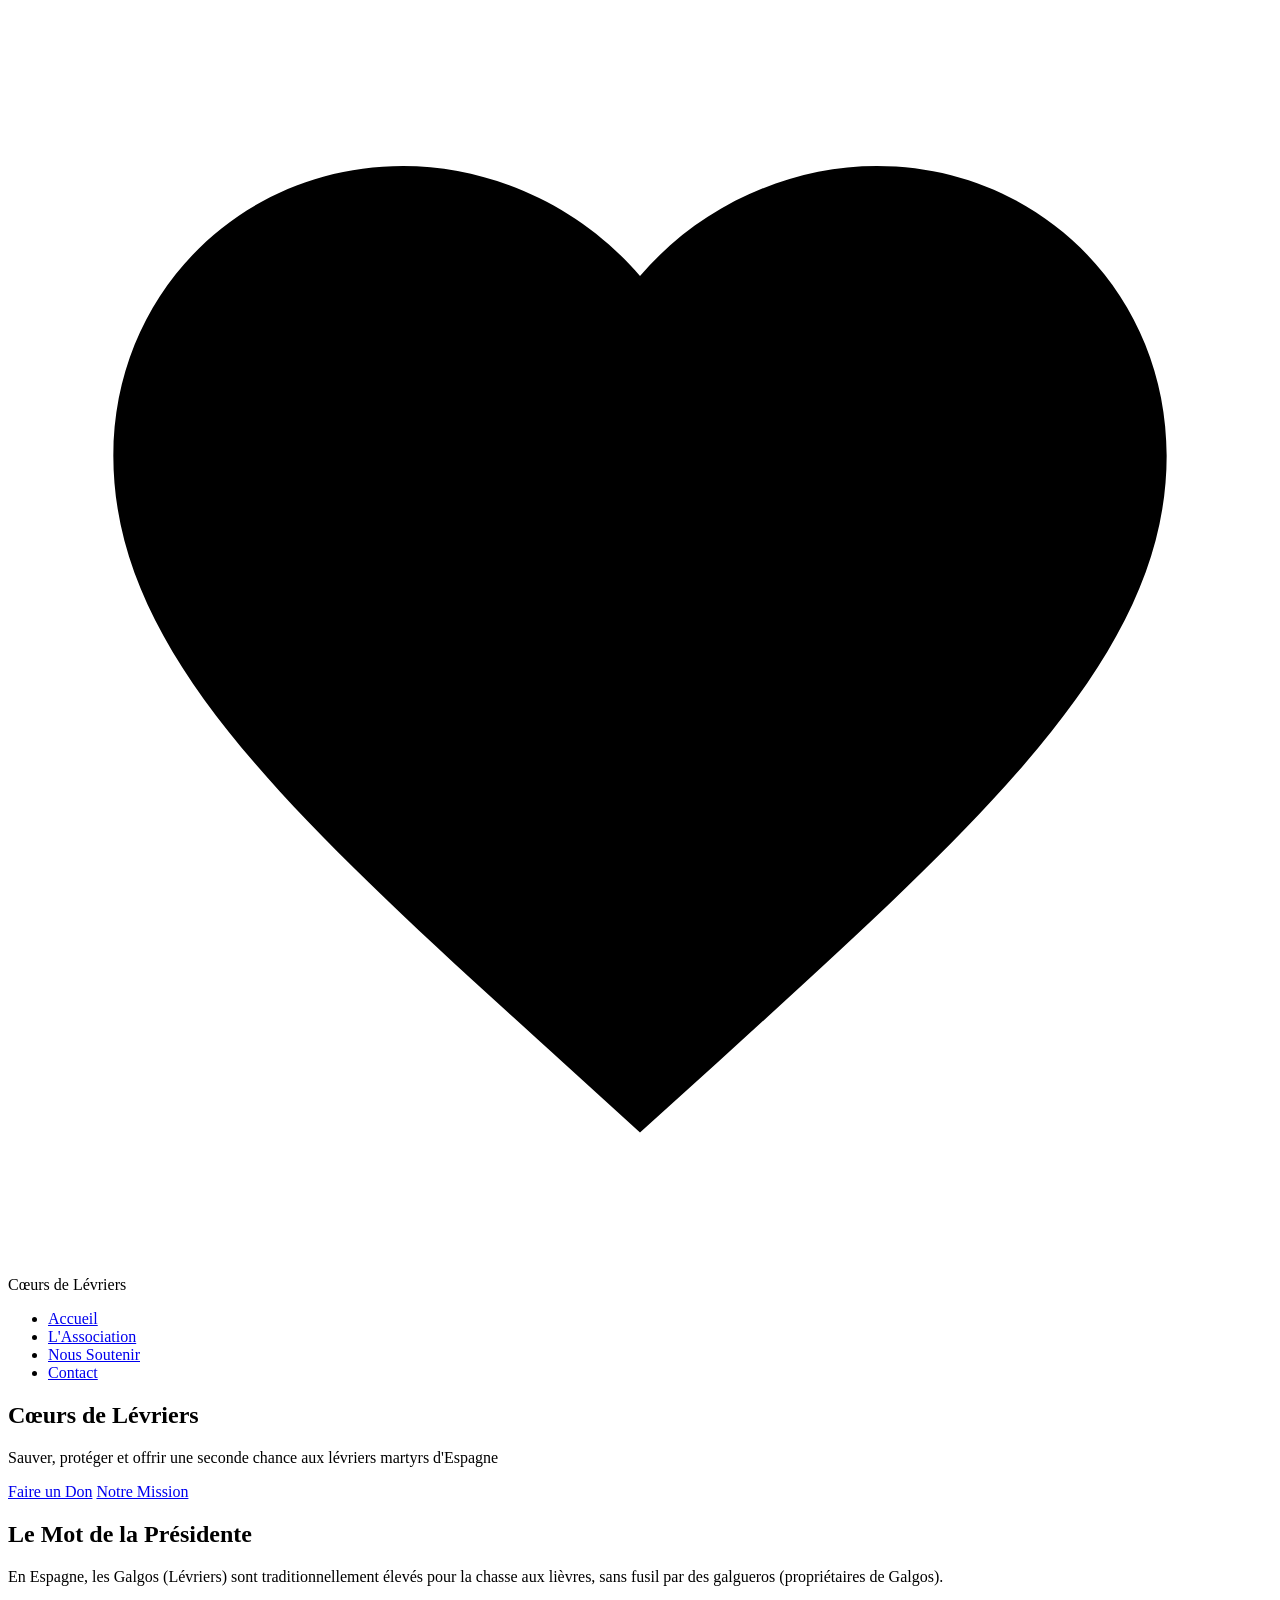
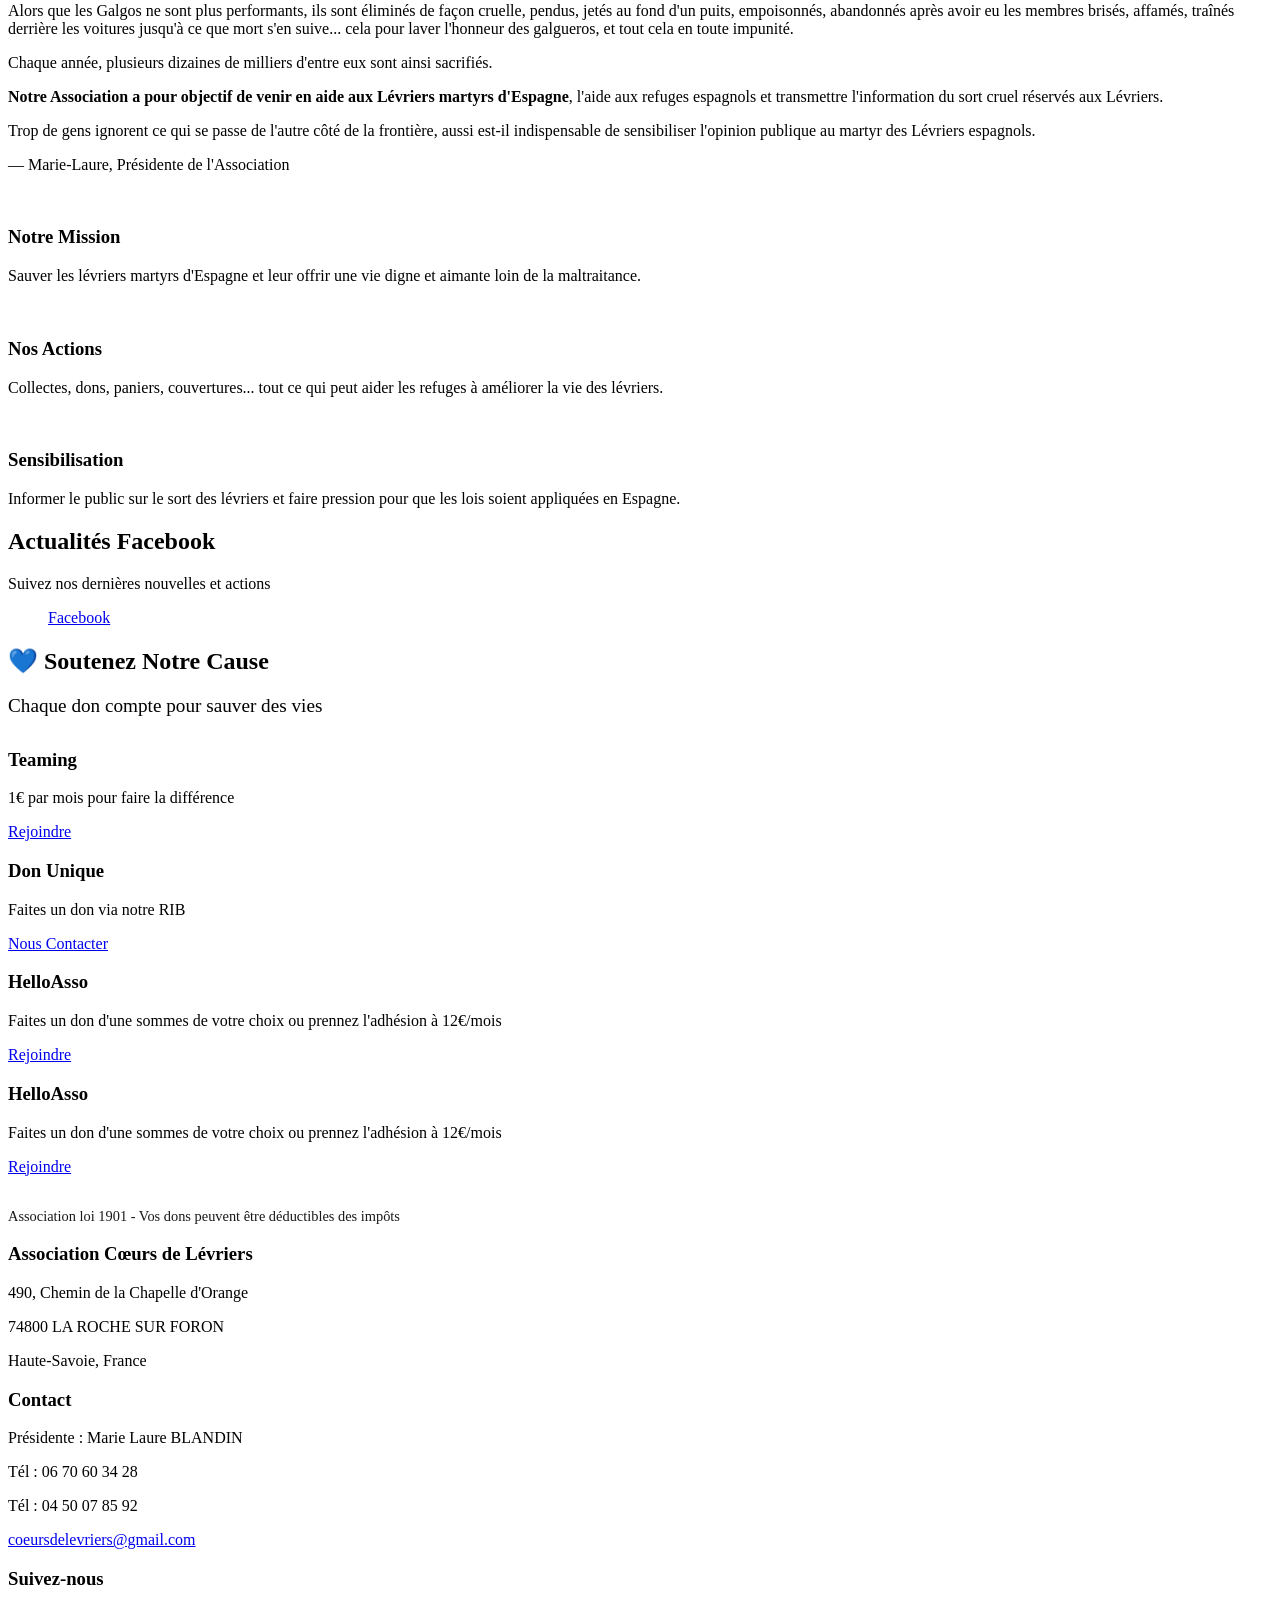
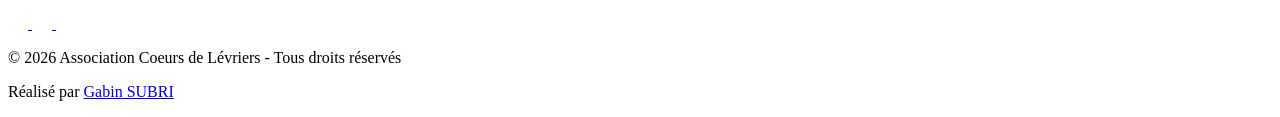
==== index.html @ d719bc38 "[Add] helloasso" ====
<!doctype html>
<html lang="fr">
  <head>
    <meta charset="UTF-8" />
    <meta name="viewport" content="width=device-width, initial-scale=1.0" />
    <title>Association Cœurs de Lévriers</title>
    <link rel="stylesheet" href="style.css" />
  </head>
  <body>
    <!-- Navigation -->
    <nav class="navbar">
      <div class="nav-container">
        <div class="logo">
          <svg viewBox="0 0 24 24" fill="currentColor">
            <path
              d="M12 21.35l-1.45-1.32C5.4 15.36 2 12.28 2 8.5 2 5.42 4.42 3 7.5 3c1.74 0 3.41.81 4.5 2.09C13.09 3.81 14.76 3 16.5 3 19.58 3 22 5.42 22 8.5c0 3.78-3.4 6.86-8.55 11.54L12 21.35z"
            />
          </svg>
          <span>Cœurs de Lévriers</span>
        </div>
        <ul class="nav-menu" id="navMenu">
          <li><a href="#accueil">Accueil</a></li>
          <li><a href="#association">L'Association</a></li>
          <li><a href="#soutenir">Nous Soutenir</a></li>
          <li><a href="#contact">Contact</a></li>
        </ul>
        <div class="nav-toggle" id="navToggle">
          <span></span>
          <span></span>
          <span></span>
        </div>
      </div>
    </nav>

    <!-- Hero Section -->
    <section class="hero" id="accueil">
      <div class="hero-content">
        <h1>Cœurs de Lévriers</h1>
        <p>
          Sauver, protéger et offrir une seconde chance aux lévriers martyrs
          d'Espagne
        </p>
        <a href="#soutenir" class="btn">Faire un Don</a>
        <a href="#association" class="btn btn-outline">Notre Mission</a>
      </div>
    </section>

    <!-- Mission Section -->
    <section class="section" id="association">
      <h2 class="section-title">Le Mot de la Présidente</h2>
      <div class="mission">
        <p>
          En Espagne, les Galgos (Lévriers) sont traditionnellement élevés pour
          la chasse aux lièvres, sans fusil par des galgueros (propriétaires de
          Galgos).
        </p>
        <p>
          Alors que les Galgos ne sont plus performants, ils sont éliminés de
          façon cruelle, pendus, jetés au fond d'un puits, empoisonnés,
          abandonnés après avoir eu les membres brisés, affamés, traînés
          derrière les voitures jusqu'à ce que mort s'en suive... cela pour
          laver l'honneur des galgueros, et tout cela en toute impunité.
        </p>
        <p>
          Chaque année, plusieurs dizaines de milliers d'entre eux sont ainsi
          sacrifiés.
        </p>
        <p>
          <strong
            >Notre Association a pour objectif de venir en aide aux Lévriers
            martyrs d'Espagne</strong
          >, l'aide aux refuges espagnols et transmettre l'information du sort
          cruel réservés aux Lévriers.
        </p>
        <p>
          Trop de gens ignorent ce qui se passe de l'autre côté de la frontière,
          aussi est-il indispensable de sensibiliser l'opinion publique au
          martyr des Lévriers espagnols.
        </p>
        <p class="mission-author">— Marie-Laure, Présidente de l'Association</p>
      </div>

      <div class="grid">
        <div class="card">
          <div class="card-image">
            <img src="/img/chien.jpg" alt="" />
          </div>
          <div class="card-content">
            <h3 class="card-title">Notre Mission</h3>
            <p class="card-text">
              Sauver les lévriers martyrs d'Espagne et leur offrir une vie digne
              et aimante loin de la maltraitance.
            </p>
          </div>
        </div>

        <div class="card">
          <div class="card-image"><img src="/img/asso.jpg" alt="" /></div>
          <div class="card-content">
            <h3 class="card-title">Nos Actions</h3>
            <p class="card-text">
              Collectes, dons, paniers, couvertures... tout ce qui peut aider
              les refuges à améliorer la vie des lévriers.
            </p>
          </div>
        </div>

        <div class="card">
          <div class="card-image">
            <img src="/img/london6.jpg" alt="" />
          </div>
          <div class="card-content">
            <h3 class="card-title">Sensibilisation</h3>
            <p class="card-text">
              Informer le public sur le sort des lévriers et faire pression pour
              que les lois soient appliquées en Espagne.
            </p>
          </div>
        </div>
      </div>
    </section>

    <!-- Facebook Feed Section -->
    <section class="section">
      <h2 class="section-title">Actualités Facebook</h2>
      <p class="section-subtitle">Suivez nos dernières nouvelles et actions</p>
      <div class="facebook-section">
        <div id="fb-root"></div>
        <script
          async
          defer
          crossorigin="anonymous"
          src="https://connect.facebook.net/fr_FR/sdk.js#xfbml=1&version=v24.0&appId=APP_ID"
        ></script>
        <div
          class="fb-page"
          data-href="https://www.facebook.com/profile.php?id=100064422502550"
          data-tabs="timeline"
          data-width=""
          data-height=""
          data-small-header="true"
          data-adapt-container-width="true"
          data-hide-cover="false"
          data-show-facepile="true"
        >
          <blockquote
            cite="https://www.facebook.com/profile.php?id=100064422502550"
            class="fb-xfbml-parse-ignore"
          >
            <a href="https://www.facebook.com/profile.php?id=100064422502550"
              >Facebook</a
            >
          </blockquote>
        </div>
      </div>
    </section>

    <!-- Donation Section -->
    <div class="donation-section" id="soutenir">
      <div class="donation-content">
        <h2>💙 Soutenez Notre Cause</h2>
        <p style="font-size: 1.2rem; margin-bottom: 2rem">
          Chaque don compte pour sauver des vies
        </p>

        <div class="donation-options">
          <div class="donation-card">
            <h3>Teaming</h3>
            <p>1€ par mois pour faire la différence</p>
            <a
              href="https://www.teaming.net/association-coeursdelevriers-"
              target="_blank"
              class="btn btn-white"
              style="margin-top: 1rem"
              >Rejoindre</a
            >
          </div>

          <div class="donation-card">
            <h3>Don Unique</h3>
            <p>Faites un don via notre RIB</p>
            <a href="#contact" class="btn btn-white" style="margin-top: 1rem"
              >Nous Contacter</a
            >
          </div>
          <div class="donation-card">
            <h3>HelloAsso</h3>
            <p>
              Faites un don d'une sommes de votre choix ou prennez l'adhésion à
              12€/mois
            </p>
            <a
              href="https://www.helloasso.com/associations/association-coeurs-de-levriers"
              class="btn btn-white"
              style="margin-top: 1rem"
              >Rejoindre</a
            >
          </div>
          <div class="donation-card">
            <h3>HelloAsso</h3>
            <p>
              Faites un don d'une sommes de votre choix ou prennez l'adhésion à
              12€/mois
            </p>
            <a
              href="https://www.helloasso.com/associations/association-coeurs-de-levriers"
              class="btn btn-white"
              style="margin-top: 1rem"
              >Rejoindre</a
            >
          </div>
        </div>

        <p style="margin-top: 2rem; font-size: 0.9rem; opacity: 0.9">
          Association loi 1901 - Vos dons peuvent être déductibles des impôts
        </p>
      </div>
    </div>

    <!-- Footer -->
    <footer>
      <div class="footer-content">
        <div class="footer-section">
          <h3>Association Cœurs de Lévriers</h3>
          <p>490, Chemin de la Chapelle d'Orange</p>
          <p>74800 LA ROCHE SUR FORON</p>
          <p>Haute-Savoie, France</p>
        </div>

        <div class="footer-section">
          <h3>Contact</h3>
          <p>Présidente : Marie Laure BLANDIN</p>
          <p>Tél : 06 70 60 34 28</p>
          <p>Tél : 04 50 07 85 92</p>
          <a href="mailto:coeursdelevriers@gmail.com"
            >coeursdelevriers@gmail.com</a
          >
        </div>

        <div class="footer-section">
          <h3>Suivez-nous</h3>
          <div class="social-links">
            <a
              href="https://www.facebook.com/profile.php?id=100064422502550"
              target="_blank"
              title="Facebook"
            >
              <svg width="20" height="20" viewBox="0 0 24 24" fill="white">
                <path
                  d="M24 12.073c0-6.627-5.373-12-12-12s-12 5.373-12 12c0 5.99 4.388 10.954 10.125 11.854v-8.385H7.078v-3.47h3.047V9.43c0-3.007 1.792-4.669 4.533-4.669 1.312 0 2.686.235 2.686.235v2.953H15.83c-1.491 0-1.956.925-1.956 1.874v2.25h3.328l-.532 3.47h-2.796v8.385C19.612 23.027 24 18.062 24 12.073z"
                />
              </svg>
            </a>
            <a
              href="https://www.instagram.com/coeursdelevriersmarie/"
              target="_blank"
              title="Instagram"
            >
              <svg width="20" height="20" viewBox="0 0 24 24" fill="white">
                <path
                  d="M12 2.163c3.204 0 3.584.012 4.85.07 3.252.148 4.771 1.691 4.919 4.919.058 1.265.069 1.645.069 4.849 0 3.205-.012 3.584-.069 4.849-.149 3.225-1.664 4.771-4.919 4.919-1.266.058-1.644.07-4.85.07-3.204 0-3.584-.012-4.849-.07-3.26-.149-4.771-1.699-4.919-4.92-.058-1.265-.07-1.644-.07-4.849 0-3.204.013-3.583.07-4.849.149-3.227 1.664-4.771 4.919-4.919 1.266-.057 1.645-.069 4.849-.069zm0-2.163c-3.259 0-3.667.014-4.947.072-4.358.2-6.78 2.618-6.98 6.98-.059 1.281-.073 1.689-.073 4.948 0 3.259.014 3.668.072 4.948.2 4.358 2.618 6.78 6.98 6.98 1.281.058 1.689.072 4.948.072 3.259 0 3.668-.014 4.948-.072 4.354-.2 6.782-2.618 6.979-6.98.059-1.28.073-1.689.073-4.948 0-3.259-.014-3.667-.072-4.947-.196-4.354-2.617-6.78-6.979-6.98-1.281-.059-1.69-.073-4.949-.073zm0 5.838c-3.403 0-6.162 2.759-6.162 6.162s2.759 6.163 6.162 6.163 6.162-2.759 6.162-6.163c0-3.403-2.759-6.162-6.162-6.162zm0 10.162c-2.209 0-4-1.79-4-4 0-2.209 1.791-4 4-4s4 1.791 4 4c0 2.21-1.791 4-4 4zm6.406-11.845c-.796 0-1.441.645-1.441 1.44s.645 1.44 1.441 1.44c.795 0 1.439-.645 1.439-1.44s-.644-1.44-1.439-1.44z"
                />
              </svg>
            </a>
            <a
              href="https://www.youtube.com/@coeursdelevriers2678"
              target="_blank"
              title="YouTube"
            >
              <svg width="20" height="20" viewBox="0 0 24 24" fill="white">
                <path
                  d="M23.498 6.186a3.016 3.016 0 0 0-2.122-2.136C19.505 3.545 12 3.545 12 3.545s-7.505 0-9.377.505A3.017 3.017 0 0 0 .502 6.186C0 8.07 0 12 0 12s0 3.93.502 5.814a3.016 3.016 0 0 0 2.122 2.136c1.871.505 9.376.505 9.376.505s7.505 0 9.377-.505a3.015 3.015 0 0 0 2.122-2.136C24 15.93 24 12 24 12s0-3.93-.502-5.814zM9.545 15.568V8.432L15.818 12l-6.273 3.568z"
                />
              </svg>
            </a>
          </div>
        </div>
      </div>

      <div class="footer-bottom">
        <p>&copy; 2026 Association Coeurs de Lévriers - Tous droits réservés</p>
        <p>
          Réalisé par
          <a
            href="https://gabinsubri.com"
            target="_blank"
            rel="noopener"
            class="dev-credit"
            >Gabin SUBRI</a
          >
        </p>
      </div>
    </footer>

    <script src="/script.js"></script>
  </body>
</html>
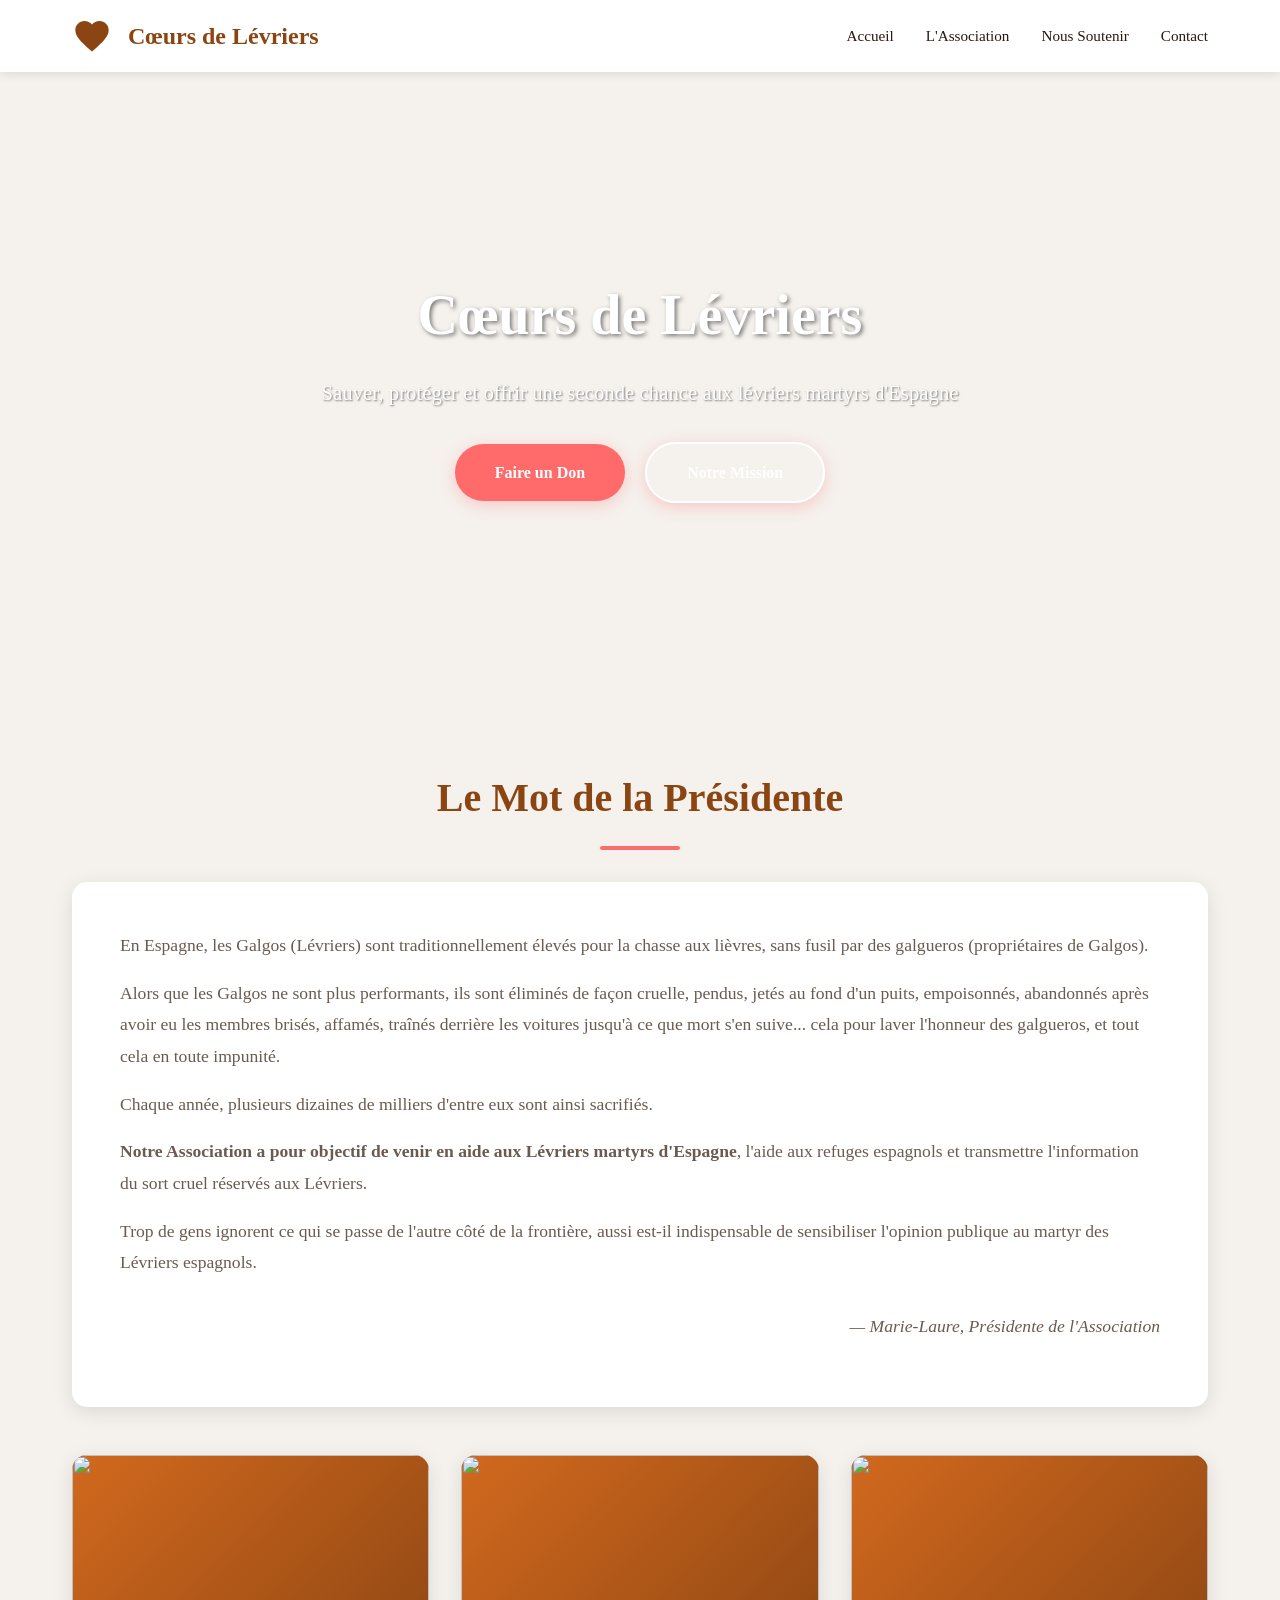
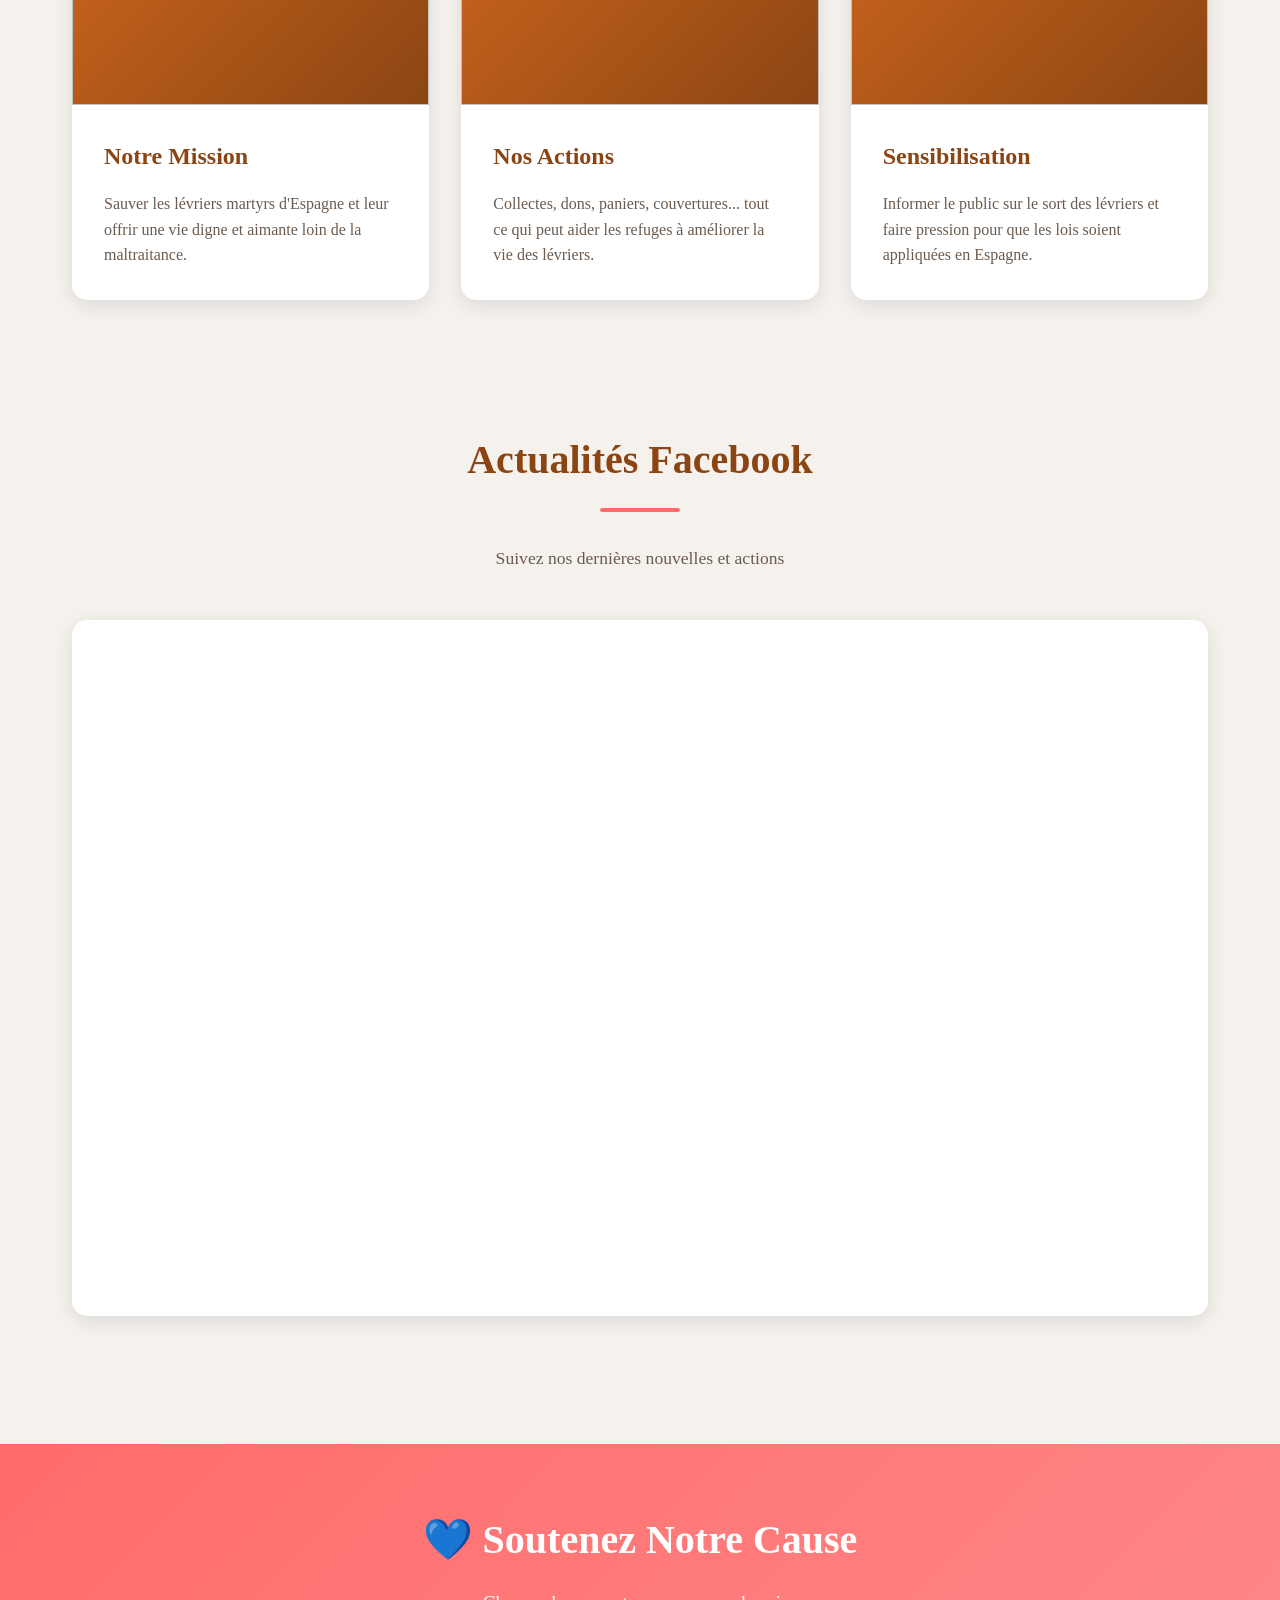
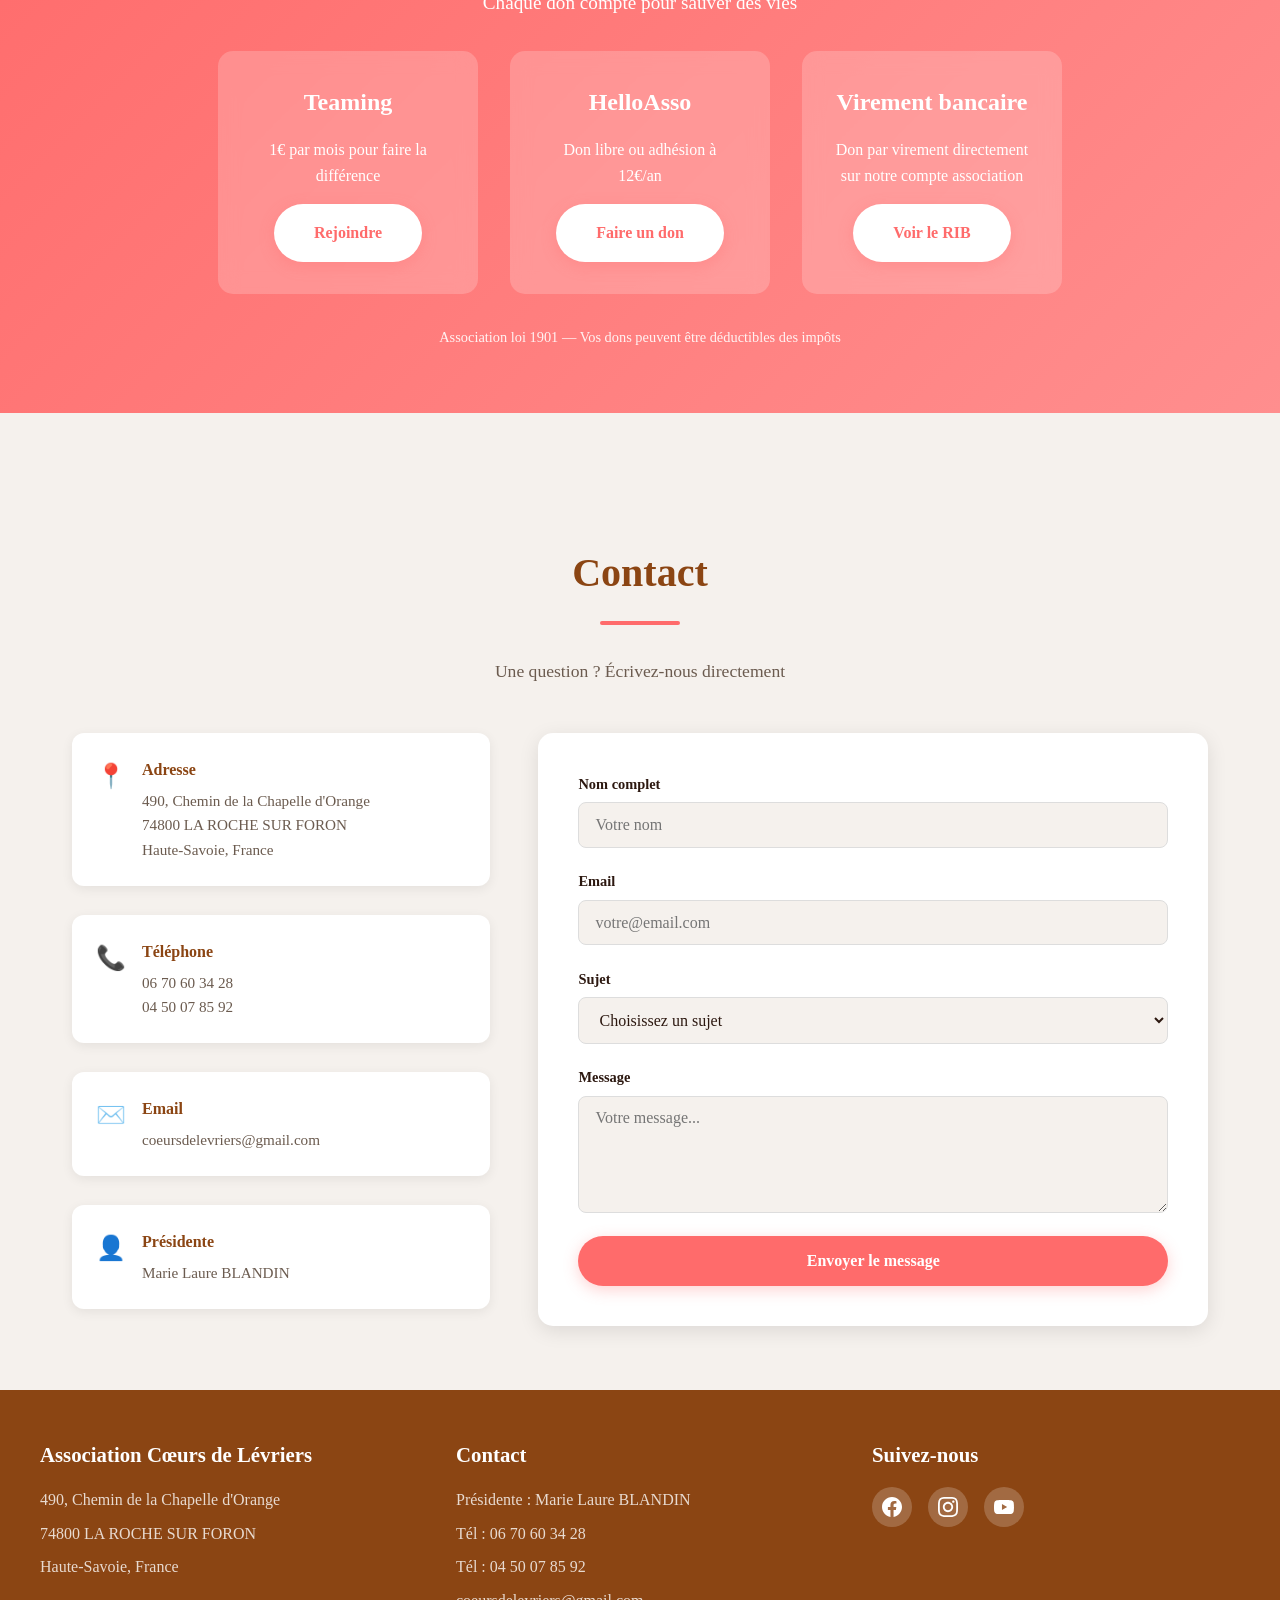
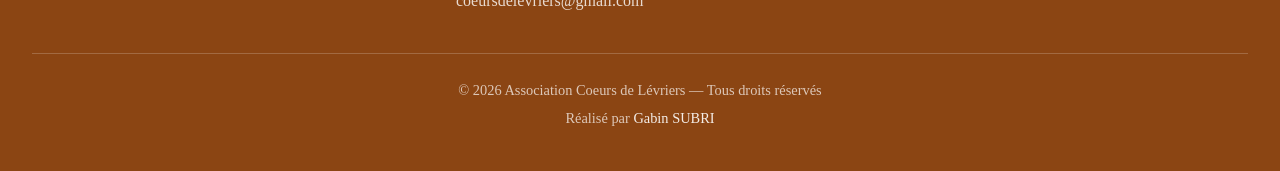
==== commit fd50e7d4: "feat: section contact Formspree, page RIB, fix doublon HelloAsso, iframe Facebook" ====
--- a/index.html
+++ b/index.html
@@ -120,38 +120,21 @@
       </div>
     </section>
 
-    <!-- Facebook Feed Section -->
+    <!-- Actualités Facebook (iFrame officiel, sans SDK) -->
     <section class="section">
       <h2 class="section-title">Actualités Facebook</h2>
       <p class="section-subtitle">Suivez nos dernières nouvelles et actions</p>
       <div class="facebook-section">
-        <div id="fb-root"></div>
-        <script
-          async
-          defer
-          crossorigin="anonymous"
-          src="https://connect.facebook.net/fr_FR/sdk.js#xfbml=1&version=v24.0&appId=APP_ID"
-        ></script>
-        <div
-          class="fb-page"
-          data-href="https://www.facebook.com/profile.php?id=100064422502550"
-          data-tabs="timeline"
-          data-width=""
-          data-height=""
-          data-small-header="true"
-          data-adapt-container-width="true"
-          data-hide-cover="false"
-          data-show-facepile="true"
-        >
-          <blockquote
-            cite="https://www.facebook.com/profile.php?id=100064422502550"
-            class="fb-xfbml-parse-ignore"
-          >
-            <a href="https://www.facebook.com/profile.php?id=100064422502550"
-              >Facebook</a
-            >
-          </blockquote>
-        </div>
+        <iframe
+          src="https://www.facebook.com/plugins/page.php?href=https%3A%2F%2Fwww.facebook.com%2Fprofile.php%3Fid%3D100064422502550&tabs=timeline&width=500&height=600&small_header=true&adapt_container_width=true&hide_cover=false&show_facepile=true&appId"
+          width="500"
+          height="600"
+          style="border: none; overflow: hidden; border-radius: 10px; max-width: 100%;"
+          scrolling="no"
+          frameborder="0"
+          allowfullscreen="true"
+          allow="autoplay; clipboard-write; encrypted-media; picture-in-picture; web-share"
+        ></iframe>
       </div>
     </section>
 
@@ -177,45 +160,107 @@
           </div>
 
           <div class="donation-card">
-            <h3>Don Unique</h3>
-            <p>Faites un don via notre RIB</p>
-            <a href="#contact" class="btn btn-white" style="margin-top: 1rem"
-              >Nous Contacter</a
-            >
-          </div>
-          <div class="donation-card">
             <h3>HelloAsso</h3>
-            <p>
-              Faites un don d'une sommes de votre choix ou prennez l'adhésion à
-              12€/mois
-            </p>
+            <p>Don libre ou adhésion à 12€/an</p>
             <a
               href="https://www.helloasso.com/associations/association-coeurs-de-levriers"
+              target="_blank"
               class="btn btn-white"
               style="margin-top: 1rem"
-              >Rejoindre</a
-            >
-          </div>
+              >Faire un don</a
+            >
+          </div>
+
           <div class="donation-card">
-            <h3>HelloAsso</h3>
-            <p>
-              Faites un don d'une sommes de votre choix ou prennez l'adhésion à
-              12€/mois
-            </p>
-            <a
-              href="https://www.helloasso.com/associations/association-coeurs-de-levriers"
-              class="btn btn-white"
-              style="margin-top: 1rem"
-              >Rejoindre</a
+            <h3>Virement bancaire</h3>
+            <p>Don par virement directement sur notre compte association</p>
+            <a href="page/don.html" class="btn btn-white" style="margin-top: 1rem"
+              >Voir le RIB</a
             >
           </div>
         </div>
 
         <p style="margin-top: 2rem; font-size: 0.9rem; opacity: 0.9">
-          Association loi 1901 - Vos dons peuvent être déductibles des impôts
+          Association loi 1901 — Vos dons peuvent être déductibles des impôts
         </p>
       </div>
     </div>
+
+    <!-- Section Contact -->
+    <section class="section" id="contact">
+      <h2 class="section-title">Contact</h2>
+      <p class="section-subtitle">Une question ? Écrivez-nous directement</p>
+
+      <div class="contact-wrapper">
+        <!-- Infos de contact -->
+        <div class="contact-info">
+          <div class="contact-info-block">
+            <div class="contact-icon">📍</div>
+            <div>
+              <h4>Adresse</h4>
+              <p>490, Chemin de la Chapelle d'Orange</p>
+              <p>74800 LA ROCHE SUR FORON</p>
+              <p>Haute-Savoie, France</p>
+            </div>
+          </div>
+          <div class="contact-info-block">
+            <div class="contact-icon">📞</div>
+            <div>
+              <h4>Téléphone</h4>
+              <p><a href="tel:+33670603428">06 70 60 34 28</a></p>
+              <p><a href="tel:+33450078592">04 50 07 85 92</a></p>
+            </div>
+          </div>
+          <div class="contact-info-block">
+            <div class="contact-icon">✉️</div>
+            <div>
+              <h4>Email</h4>
+              <p><a href="mailto:coeursdelevriers@gmail.com">coeursdelevriers@gmail.com</a></p>
+            </div>
+          </div>
+          <div class="contact-info-block">
+            <div class="contact-icon">👤</div>
+            <div>
+              <h4>Présidente</h4>
+              <p>Marie Laure BLANDIN</p>
+            </div>
+          </div>
+        </div>
+
+        <!-- Formulaire de contact -->
+        <div class="contact-form-wrapper">
+          <form
+            class="contact-form"
+            action="https://formspree.io/f/xreykzny"
+            method="POST"
+          >
+            <div class="form-group">
+              <label for="name">Nom complet</label>
+              <input type="text" id="name" name="name" placeholder="Votre nom" required />
+            </div>
+            <div class="form-group">
+              <label for="email">Email</label>
+              <input type="email" id="email" name="email" placeholder="votre@email.com" required />
+            </div>
+            <div class="form-group">
+              <label for="subject">Sujet</label>
+              <select id="subject" name="subject">
+                <option value="">Choisissez un sujet</option>
+                <option value="don">Je souhaite faire un don</option>
+                <option value="adoption">Renseignements adoption</option>
+                <option value="benevole">Devenir bénévole</option>
+                <option value="autre">Autre</option>
+              </select>
+            </div>
+            <div class="form-group">
+              <label for="message">Message</label>
+              <textarea id="message" name="message" rows="5" placeholder="Votre message..." required></textarea>
+            </div>
+            <button type="submit" class="btn contact-submit">Envoyer le message</button>
+          </form>
+        </div>
+      </div>
+    </section>
 
     <!-- Footer -->
     <footer>
@@ -278,7 +323,7 @@
       </div>
 
       <div class="footer-bottom">
-        <p>&copy; 2026 Association Coeurs de Lévriers - Tous droits réservés</p>
+        <p>&copy; 2026 Association Coeurs de Lévriers — Tous droits réservés</p>
         <p>
           Réalisé par
           <a
--- a/style.css
+++ b/style.css
@@ -0,0 +1,572 @@
+* {
+  margin: 0;
+  padding: 0;
+  box-sizing: border-box;
+}
+
+:root {
+  --primary: #8b4513;
+  --secondary: #d2691e;
+  --accent: #ff6b6b;
+  --light-bg: #f5f1ed;
+  --dark-text: #2c1810;
+  --light-text: #6b5b4f;
+  --white: #ffffff;
+}
+
+body {
+  font-family: "Georgia", serif;
+  color: var(--dark-text);
+  line-height: 1.6;
+  background-color: var(--light-bg);
+}
+
+/* Navigation */
+.navbar {
+  background: var(--white);
+  box-shadow: 0 2px 10px rgba(0, 0, 0, 0.1);
+  position: sticky;
+  top: 0;
+  z-index: 1000;
+}
+
+.nav-container {
+  max-width: 1200px;
+  margin: 0 auto;
+  display: flex;
+  justify-content: space-between;
+  align-items: center;
+  padding: 1rem 2rem;
+}
+
+.logo {
+  display: flex;
+  align-items: center;
+  gap: 1rem;
+  font-size: 1.5rem;
+  font-weight: bold;
+  color: var(--primary);
+}
+
+.logo svg {
+  width: 40px;
+  height: 40px;
+}
+
+.nav-menu {
+  display: flex;
+  gap: 2rem;
+  list-style: none;
+}
+
+.nav-menu a {
+  text-decoration: none;
+  color: var(--dark-text);
+  font-weight: 500;
+  transition: color 0.3s;
+  font-size: 0.95rem;
+}
+
+.nav-menu a:hover {
+  color: var(--accent);
+}
+
+.nav-toggle {
+  display: none;
+  flex-direction: column;
+  cursor: pointer;
+  gap: 4px;
+}
+
+.nav-toggle span {
+  width: 25px;
+  height: 3px;
+  background: var(--primary);
+  transition: 0.3s;
+}
+
+/* Hero Section */
+.hero {
+  background-image: url("img/london1.jpg");
+  background-size: cover;
+  background-position: center;
+  height: 70vh;
+  display: flex;
+  align-items: center;
+  justify-content: center;
+  text-align: center;
+  color: var(--white);
+  position: relative;
+}
+
+.hero-content {
+  max-width: 800px;
+  padding: 2rem;
+}
+
+.hero h1 {
+  font-size: 3.5rem;
+  margin-bottom: 1rem;
+  text-shadow: 2px 2px 4px rgba(0, 0, 0, 0.5);
+}
+
+.hero p {
+  font-size: 1.3rem;
+  margin-bottom: 2rem;
+  text-shadow: 1px 1px 2px rgba(0, 0, 0, 0.5);
+}
+
+.btn {
+  display: inline-block;
+  padding: 1rem 2.5rem;
+  background: var(--accent);
+  color: var(--white);
+  text-decoration: none;
+  border-radius: 50px;
+  font-weight: bold;
+  transition: all 0.3s;
+  box-shadow: 0 4px 15px rgba(255, 107, 107, 0.3);
+  border: none;
+  cursor: pointer;
+  font-family: "Georgia", serif;
+  font-size: 1rem;
+}
+
+.btn:hover {
+  background: #ff5252;
+  transform: translateY(-2px);
+  box-shadow: 0 6px 20px rgba(255, 107, 107, 0.4);
+}
+
+.btn-outline {
+  background: transparent;
+  border: 2px solid var(--white);
+  margin-left: 1rem;
+}
+
+.btn-outline:hover {
+  background: var(--white);
+  color: var(--primary);
+}
+
+/* Sections */
+.section {
+  max-width: 1200px;
+  margin: 0 auto;
+  padding: 4rem 2rem;
+}
+
+.section-title {
+  text-align: center;
+  font-size: 2.5rem;
+  color: var(--primary);
+  margin-bottom: 1rem;
+  position: relative;
+  display: inline-block;
+  width: 100%;
+}
+
+.section-title::after {
+  content: "";
+  display: block;
+  width: 80px;
+  height: 4px;
+  background: var(--accent);
+  margin: 1rem auto;
+  border-radius: 2px;
+}
+
+.section-subtitle {
+  text-align: center;
+  color: var(--light-text);
+  font-size: 1.1rem;
+  margin-bottom: 3rem;
+}
+
+/* Mission Statement */
+.mission {
+  background: var(--white);
+  padding: 3rem;
+  border-radius: 15px;
+  box-shadow: 0 5px 20px rgba(0, 0, 0, 0.1);
+  margin-bottom: 3rem;
+}
+
+.mission p {
+  font-size: 1.1rem;
+  line-height: 1.8;
+  color: var(--light-text);
+  margin-bottom: 1rem;
+}
+
+.mission-author {
+  text-align: right;
+  font-style: italic;
+  color: var(--primary);
+  margin-top: 2rem;
+}
+
+/* Grid */
+.grid {
+  display: grid;
+  grid-template-columns: repeat(auto-fit, minmax(300px, 1fr));
+  gap: 2rem;
+  margin-top: 3rem;
+}
+
+.card {
+  background: var(--white);
+  border-radius: 15px;
+  overflow: hidden;
+  box-shadow: 0 5px 20px rgba(0, 0, 0, 0.1);
+  transition:
+    transform 0.3s,
+    box-shadow 0.3s;
+}
+
+.card:hover {
+  transform: translateY(-5px);
+  box-shadow: 0 10px 30px rgba(0, 0, 0, 0.15);
+}
+
+.card-image {
+  width: 100%;
+  height: 250px;
+  background: linear-gradient(135deg, var(--secondary), var(--primary));
+  display: flex;
+  align-items: center;
+  justify-content: center;
+}
+
+.card-image img {
+  width: 100%;
+  height: 100%;
+  object-fit: cover;
+}
+
+.card-content {
+  padding: 2rem;
+}
+
+.card-title {
+  font-size: 1.5rem;
+  color: var(--primary);
+  margin-bottom: 1rem;
+}
+
+.card-text {
+  color: var(--light-text);
+  line-height: 1.6;
+}
+
+/* Facebook Feed */
+.facebook-section {
+  background: var(--white);
+  padding: 3rem;
+  border-radius: 15px;
+  box-shadow: 0 5px 20px rgba(0, 0, 0, 0.1);
+  display: flex;
+  align-items: center;
+  justify-content: center;
+}
+
+/* Donation Section */
+.donation-section {
+  background: linear-gradient(135deg, var(--accent), #ff8e8e);
+  color: var(--white);
+  padding: 4rem 2rem;
+  text-align: center;
+  margin: 4rem 0;
+}
+
+.donation-content {
+  max-width: 900px;
+  margin: 0 auto;
+}
+
+.donation-section h2 {
+  font-size: 2.5rem;
+  margin-bottom: 1rem;
+}
+
+.donation-options {
+  display: flex;
+  justify-content: center;
+  gap: 2rem;
+  margin-top: 2rem;
+  flex-wrap: wrap;
+}
+
+.donation-card {
+  background: rgba(255, 255, 255, 0.2);
+  backdrop-filter: blur(10px);
+  padding: 2rem;
+  border-radius: 15px;
+  min-width: 220px;
+  max-width: 260px;
+  transition: all 0.3s;
+}
+
+.donation-card:hover {
+  background: rgba(255, 255, 255, 0.3);
+  transform: scale(1.05);
+}
+
+.donation-card h3 {
+  font-size: 1.5rem;
+  margin-bottom: 1rem;
+}
+
+.btn-white {
+  background: var(--white);
+  color: var(--accent);
+}
+
+.btn-white:hover {
+  background: var(--light-bg);
+  color: var(--primary);
+}
+
+/* =====================
+   SECTION CONTACT
+   ===================== */
+.contact-wrapper {
+  display: grid;
+  grid-template-columns: 1fr 1.6fr;
+  gap: 3rem;
+  align-items: start;
+}
+
+.contact-info {
+  display: flex;
+  flex-direction: column;
+  gap: 1.8rem;
+}
+
+.contact-info-block {
+  display: flex;
+  align-items: flex-start;
+  gap: 1rem;
+  background: var(--white);
+  padding: 1.5rem;
+  border-radius: 12px;
+  box-shadow: 0 3px 12px rgba(0, 0, 0, 0.07);
+}
+
+.contact-icon {
+  font-size: 1.5rem;
+  flex-shrink: 0;
+}
+
+.contact-info-block h4 {
+  color: var(--primary);
+  font-size: 1rem;
+  margin-bottom: 0.4rem;
+}
+
+.contact-info-block p,
+.contact-info-block a {
+  color: var(--light-text);
+  text-decoration: none;
+  font-size: 0.95rem;
+  display: block;
+}
+
+.contact-info-block a:hover {
+  color: var(--accent);
+}
+
+.contact-form-wrapper {
+  background: var(--white);
+  padding: 2.5rem;
+  border-radius: 15px;
+  box-shadow: 0 5px 20px rgba(0, 0, 0, 0.1);
+}
+
+.contact-form {
+  display: flex;
+  flex-direction: column;
+  gap: 1.4rem;
+}
+
+.form-group {
+  display: flex;
+  flex-direction: column;
+  gap: 0.4rem;
+}
+
+.form-group label {
+  font-weight: bold;
+  color: var(--dark-text);
+  font-size: 0.9rem;
+}
+
+.form-group input,
+.form-group select,
+.form-group textarea {
+  padding: 0.8rem 1rem;
+  border: 1.5px solid #ddd;
+  border-radius: 8px;
+  font-family: "Georgia", serif;
+  font-size: 1rem;
+  color: var(--dark-text);
+  background: var(--light-bg);
+  transition: border-color 0.2s;
+  resize: vertical;
+}
+
+.form-group input:focus,
+.form-group select:focus,
+.form-group textarea:focus {
+  outline: none;
+  border-color: var(--secondary);
+  background: var(--white);
+}
+
+.contact-submit {
+  width: 100%;
+  text-align: center;
+  font-size: 1rem;
+}
+
+.form-note {
+  text-align: center;
+  font-size: 0.9rem;
+  color: var(--light-text);
+  min-height: 1.2rem;
+}
+
+.form-note.success {
+  color: #4caf50;
+  font-weight: bold;
+}
+
+/* Footer */
+footer {
+  background: var(--primary);
+  color: var(--white);
+  padding: 3rem 2rem 1rem;
+}
+
+.footer-content {
+  max-width: 1200px;
+  margin: 0 auto;
+  display: grid;
+  grid-template-columns: repeat(auto-fit, minmax(250px, 1fr));
+  gap: 3rem;
+  margin-bottom: 2rem;
+}
+
+.footer-section h3 {
+  margin-bottom: 1rem;
+  font-size: 1.3rem;
+}
+
+.footer-section p,
+.footer-section a {
+  color: rgba(255, 255, 255, 0.8);
+  text-decoration: none;
+  display: block;
+  margin-bottom: 0.5rem;
+}
+
+.footer-section a:hover {
+  color: var(--white);
+}
+
+.social-links {
+  display: flex;
+  gap: 1rem;
+  margin-top: 1rem;
+}
+
+.social-links a {
+  width: 40px;
+  height: 40px;
+  background: rgba(255, 255, 255, 0.2);
+  border-radius: 50%;
+  display: flex;
+  align-items: center;
+  justify-content: center;
+  transition: all 0.3s;
+}
+
+.social-links a:hover {
+  background: var(--accent);
+  transform: translateY(-3px);
+}
+
+.footer-bottom {
+  text-align: center;
+  padding: 20px 30px;
+  border-top: 1px solid rgba(255, 255, 255, 0.2);
+}
+
+.footer-bottom p {
+  margin: 5px 0;
+  color: rgba(255, 255, 255, 0.7);
+  font-size: 0.9rem;
+}
+
+.footer-bottom a {
+  color: rgba(255, 255, 255, 0.9);
+  text-decoration: none;
+  transition: color 0.3s ease;
+}
+
+.footer-bottom a:hover {
+  color: var(--white);
+}
+
+/* Responsive */
+@media (max-width: 768px) {
+  .nav-menu {
+    position: fixed;
+    left: -100%;
+    top: 70px;
+    flex-direction: column;
+    background: var(--white);
+    width: 100%;
+    text-align: center;
+    transition: 0.3s;
+    box-shadow: 0 10px 27px rgba(0, 0, 0, 0.1);
+    padding: 2rem 0;
+  }
+
+  .nav-menu.active {
+    left: 0;
+  }
+
+  .nav-toggle {
+    display: flex;
+  }
+
+  .hero h1 {
+    font-size: 2rem;
+  }
+
+  .hero p {
+    font-size: 1rem;
+  }
+
+  .btn-outline {
+    margin-left: 0;
+    margin-top: 1rem;
+  }
+
+  .section-title {
+    font-size: 2rem;
+  }
+
+  .grid {
+    grid-template-columns: 1fr;
+  }
+
+  .donation-section h2 {
+    font-size: 1.8rem;
+  }
+
+  .contact-wrapper {
+    grid-template-columns: 1fr;
+  }
+}
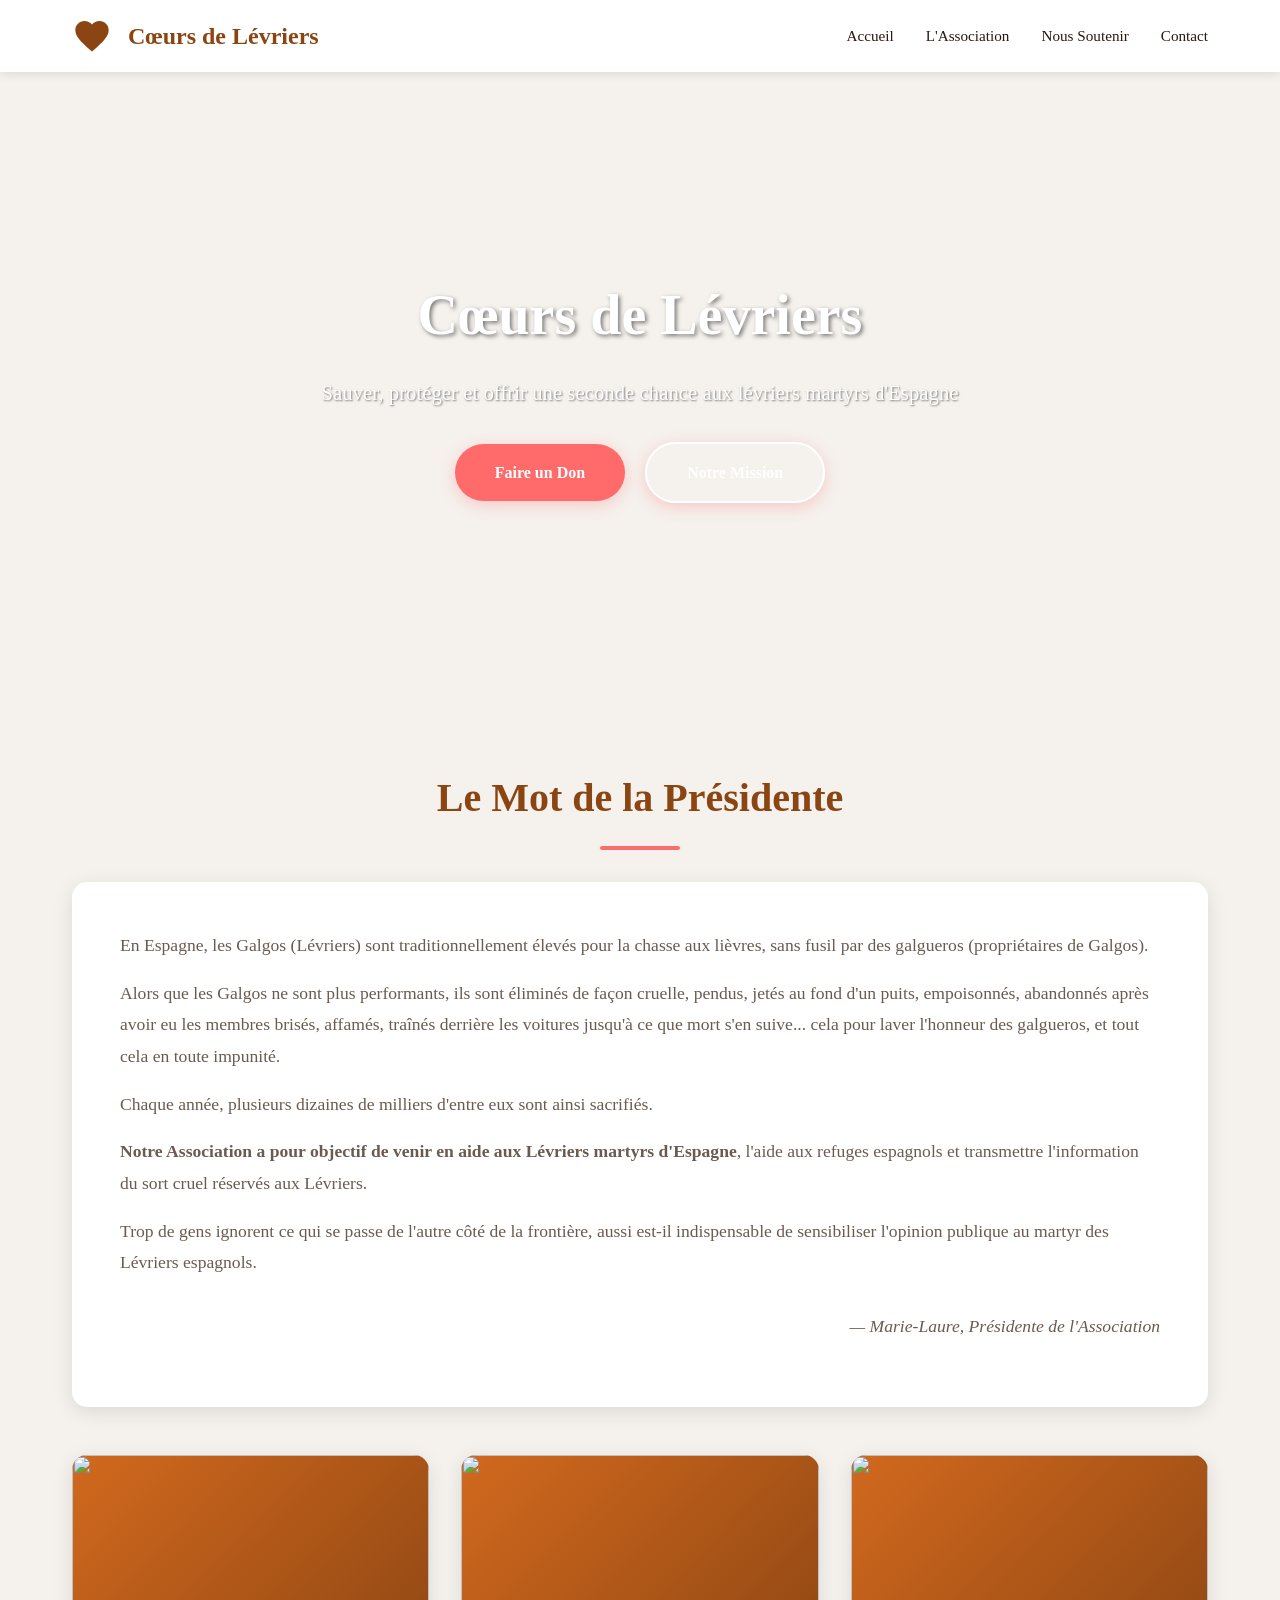
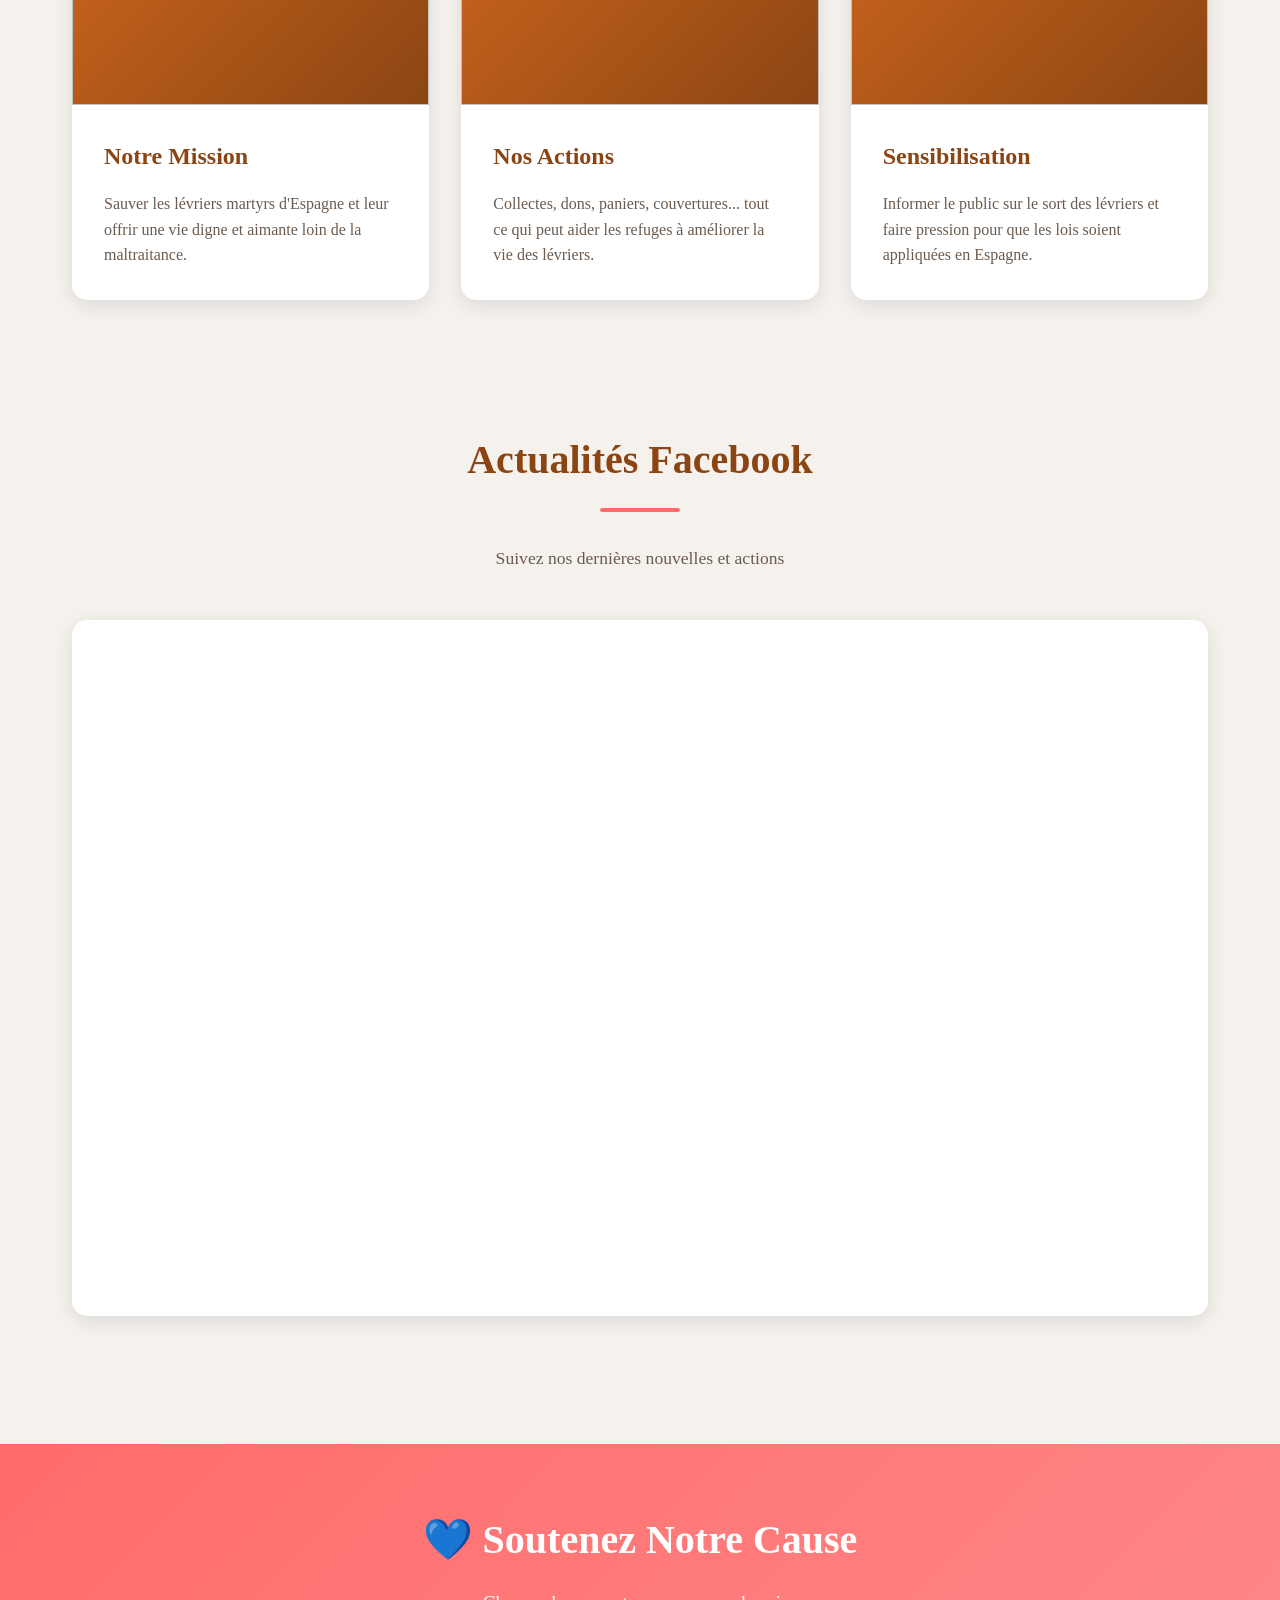
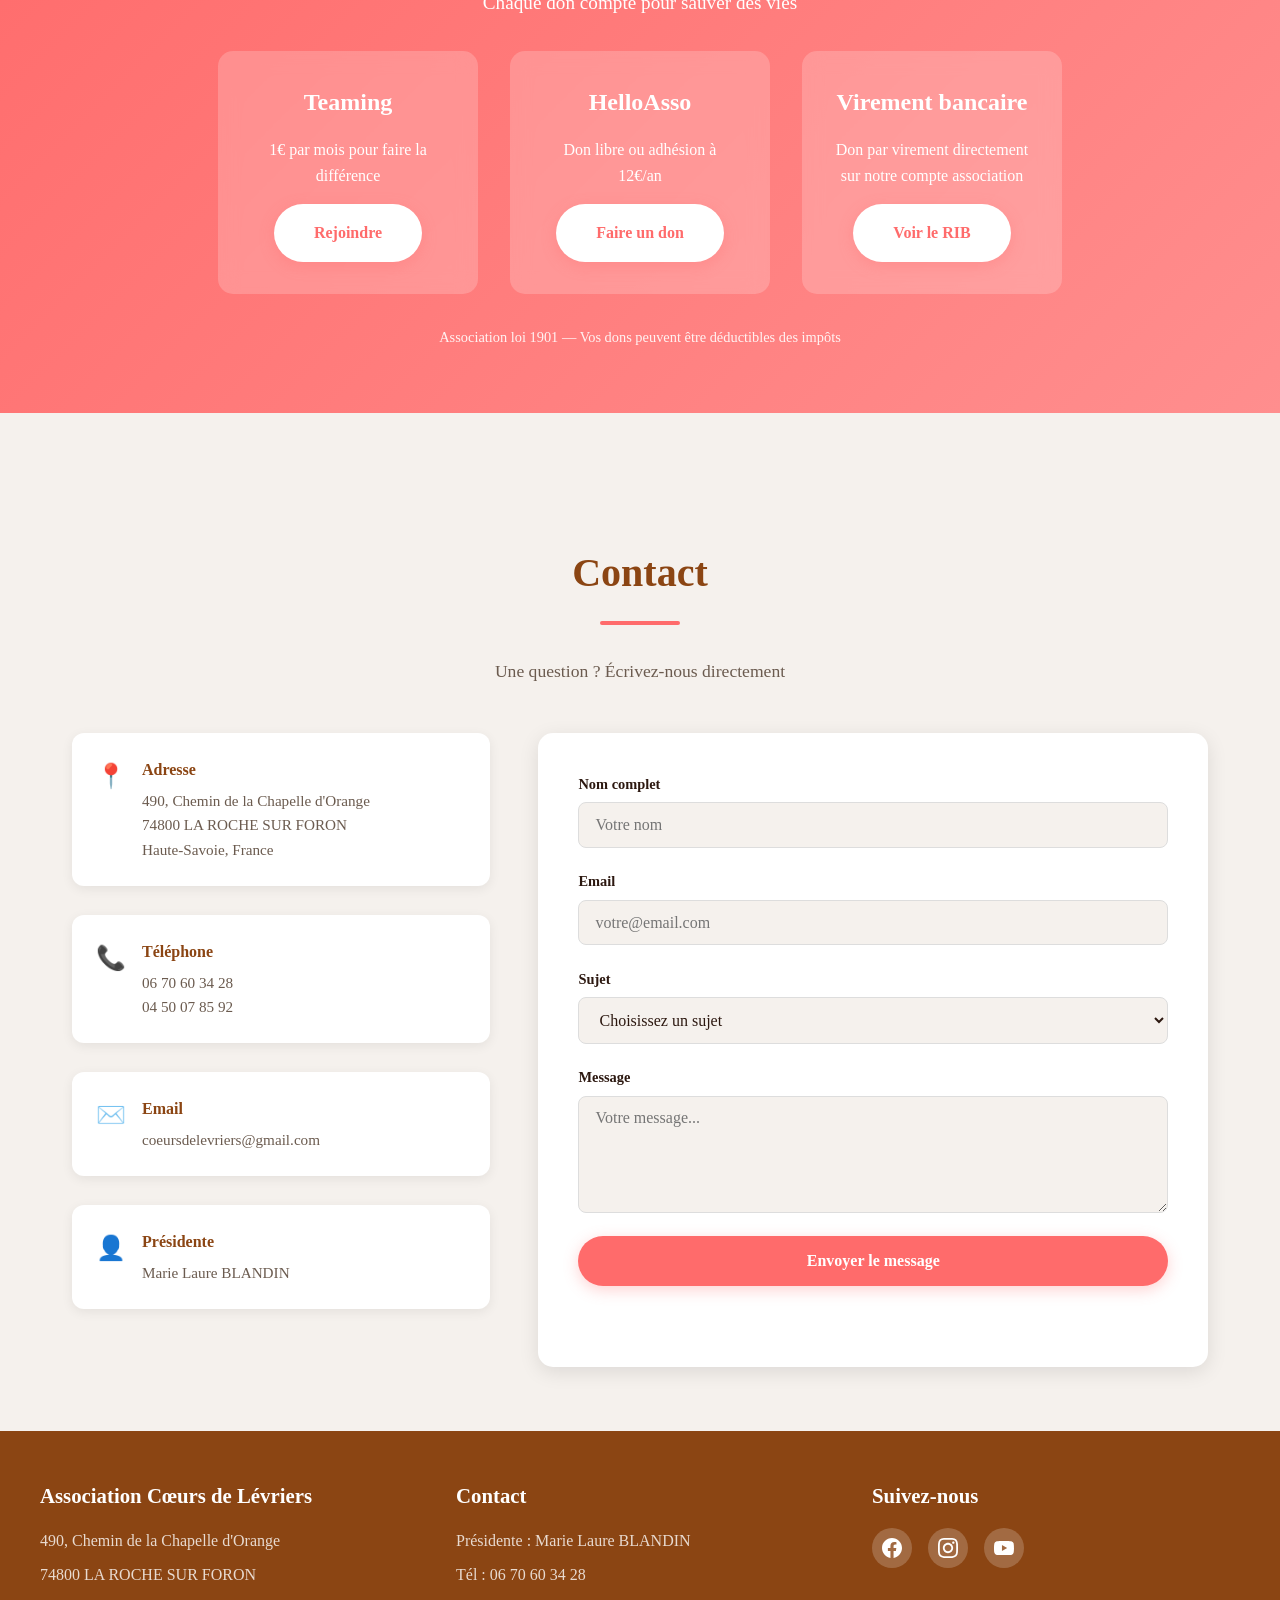
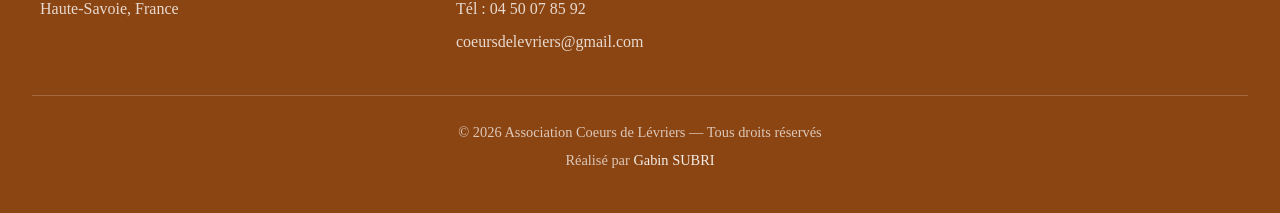
==== commit 4bc9b362: "add new formulaire" ====
--- a/index.html
+++ b/index.html
@@ -129,11 +129,22 @@
           src="https://www.facebook.com/plugins/page.php?href=https%3A%2F%2Fwww.facebook.com%2Fprofile.php%3Fid%3D100064422502550&tabs=timeline&width=500&height=600&small_header=true&adapt_container_width=true&hide_cover=false&show_facepile=true&appId"
           width="500"
           height="600"
-          style="border: none; overflow: hidden; border-radius: 10px; max-width: 100%;"
+          style="
+            border: none;
+            overflow: hidden;
+            border-radius: 10px;
+            max-width: 100%;
+          "
           scrolling="no"
           frameborder="0"
           allowfullscreen="true"
-          allow="autoplay; clipboard-write; encrypted-media; picture-in-picture; web-share"
+          allow="
+            autoplay;
+            clipboard-write;
+            encrypted-media;
+            picture-in-picture;
+            web-share;
+          "
         ></iframe>
       </div>
     </section>
@@ -174,7 +185,10 @@
           <div class="donation-card">
             <h3>Virement bancaire</h3>
             <p>Don par virement directement sur notre compte association</p>
-            <a href="page/don.html" class="btn btn-white" style="margin-top: 1rem"
+            <a
+              href="page/don.html"
+              class="btn btn-white"
+              style="margin-top: 1rem"
               >Voir le RIB</a
             >
           </div>
@@ -215,7 +229,11 @@
             <div class="contact-icon">✉️</div>
             <div>
               <h4>Email</h4>
-              <p><a href="mailto:coeursdelevriers@gmail.com">coeursdelevriers@gmail.com</a></p>
+              <p>
+                <a href="mailto:coeursdelevriers@gmail.com"
+                  >coeursdelevriers@gmail.com</a
+                >
+              </p>
             </div>
           </div>
           <div class="contact-info-block">
@@ -231,16 +249,38 @@
         <div class="contact-form-wrapper">
           <form
             class="contact-form"
-            action="https://formspree.io/f/xreykzny"
+            id="contactForm"
+            action="https://api.web3forms.com/submit"
             method="POST"
           >
+            <input
+              type="hidden"
+              name="access_key"
+              value="6078fad2-0893-4263-be24-97d6f3638e9b"
+            /><input
+              type="hidden"
+              name="subject"
+              value="Nouveau message — Cœurs de Lévriers"
+            /><input type="checkbox" name="botcheck" style="display: none" />
             <div class="form-group">
               <label for="name">Nom complet</label>
-              <input type="text" id="name" name="name" placeholder="Votre nom" required />
+              <input
+                type="text"
+                id="name"
+                name="name"
+                placeholder="Votre nom"
+                required
+              />
             </div>
             <div class="form-group">
               <label for="email">Email</label>
-              <input type="email" id="email" name="email" placeholder="votre@email.com" required />
+              <input
+                type="email"
+                id="email"
+                name="email"
+                placeholder="votre@email.com"
+                required
+              />
             </div>
             <div class="form-group">
               <label for="subject">Sujet</label>
@@ -254,9 +294,18 @@
             </div>
             <div class="form-group">
               <label for="message">Message</label>
-              <textarea id="message" name="message" rows="5" placeholder="Votre message..." required></textarea>
-            </div>
-            <button type="submit" class="btn contact-submit">Envoyer le message</button>
+              <textarea
+                id="message"
+                name="message"
+                rows="5"
+                placeholder="Votre message..."
+                required
+              ></textarea>
+            </div>
+            <button type="submit" class="btn contact-submit">
+              Envoyer le message
+            </button>
+            <p class="form-note" id="formResult"></p>
           </form>
         </div>
       </div>
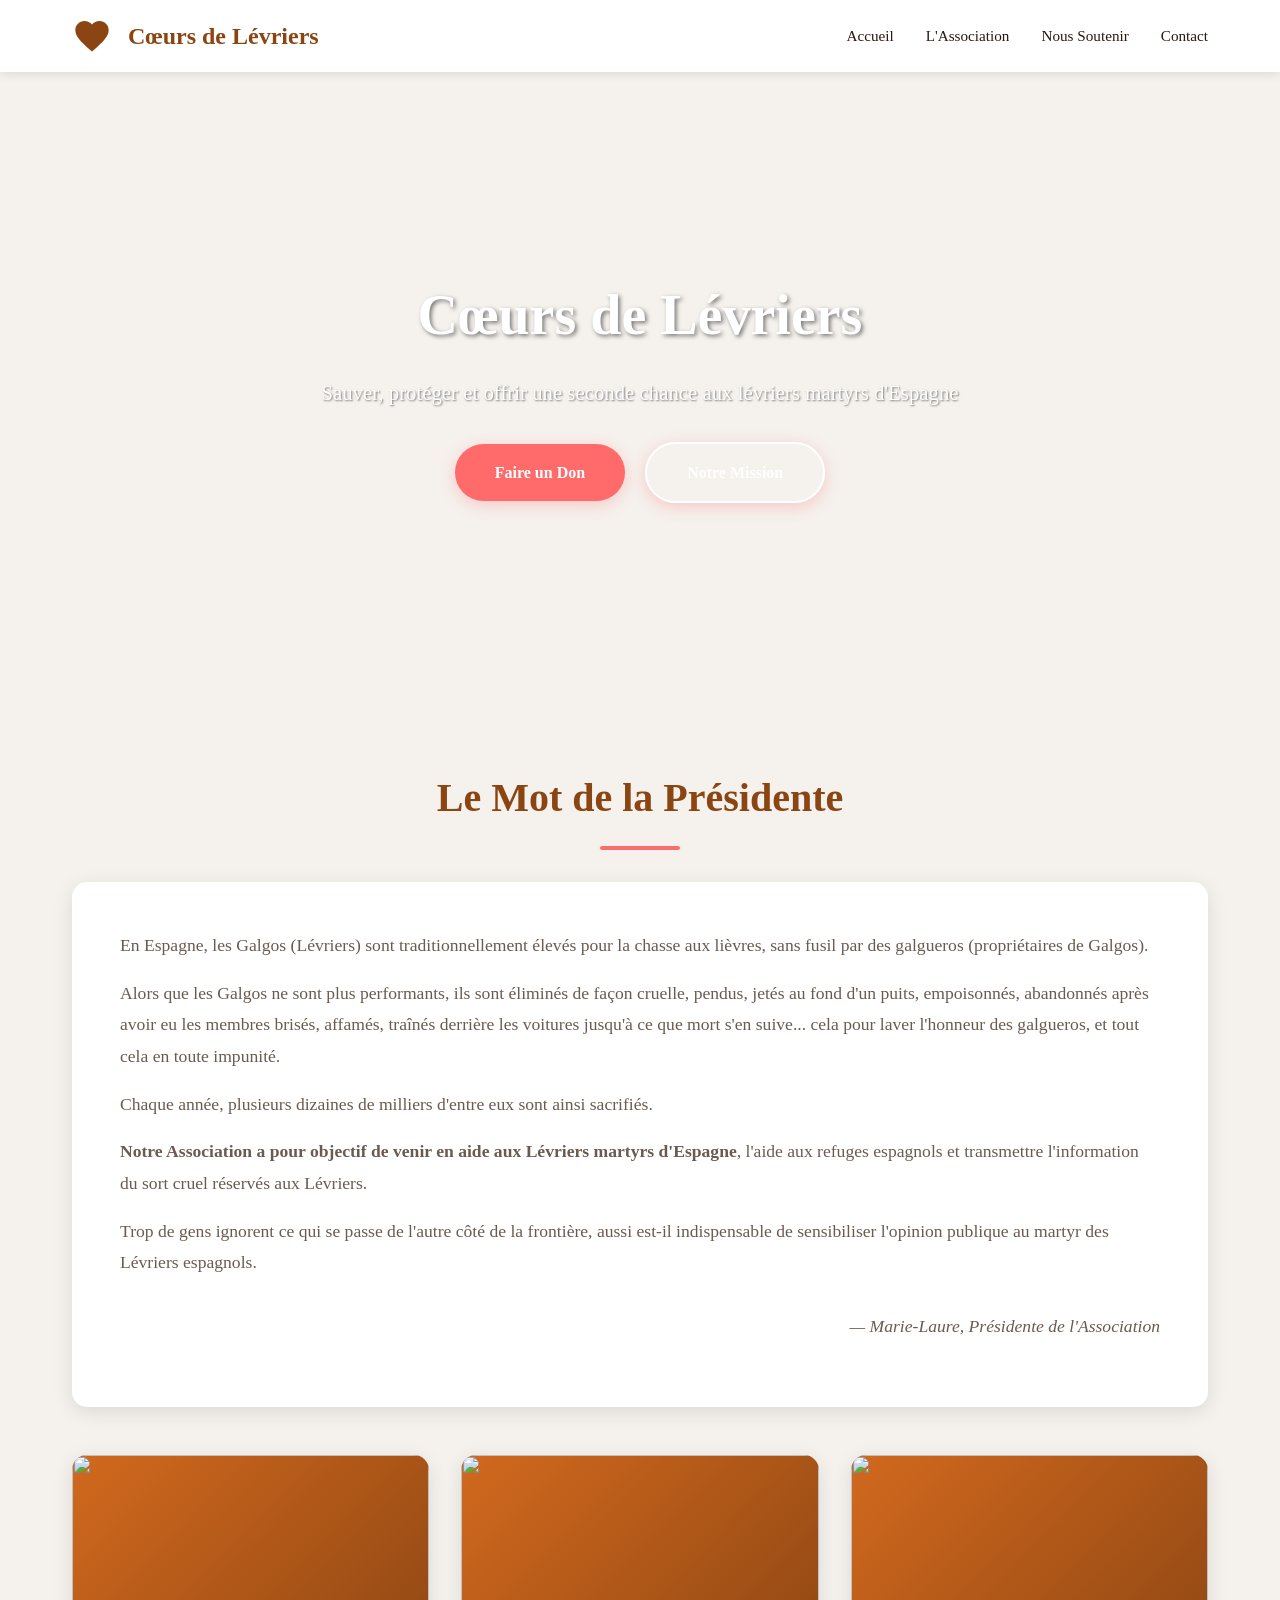
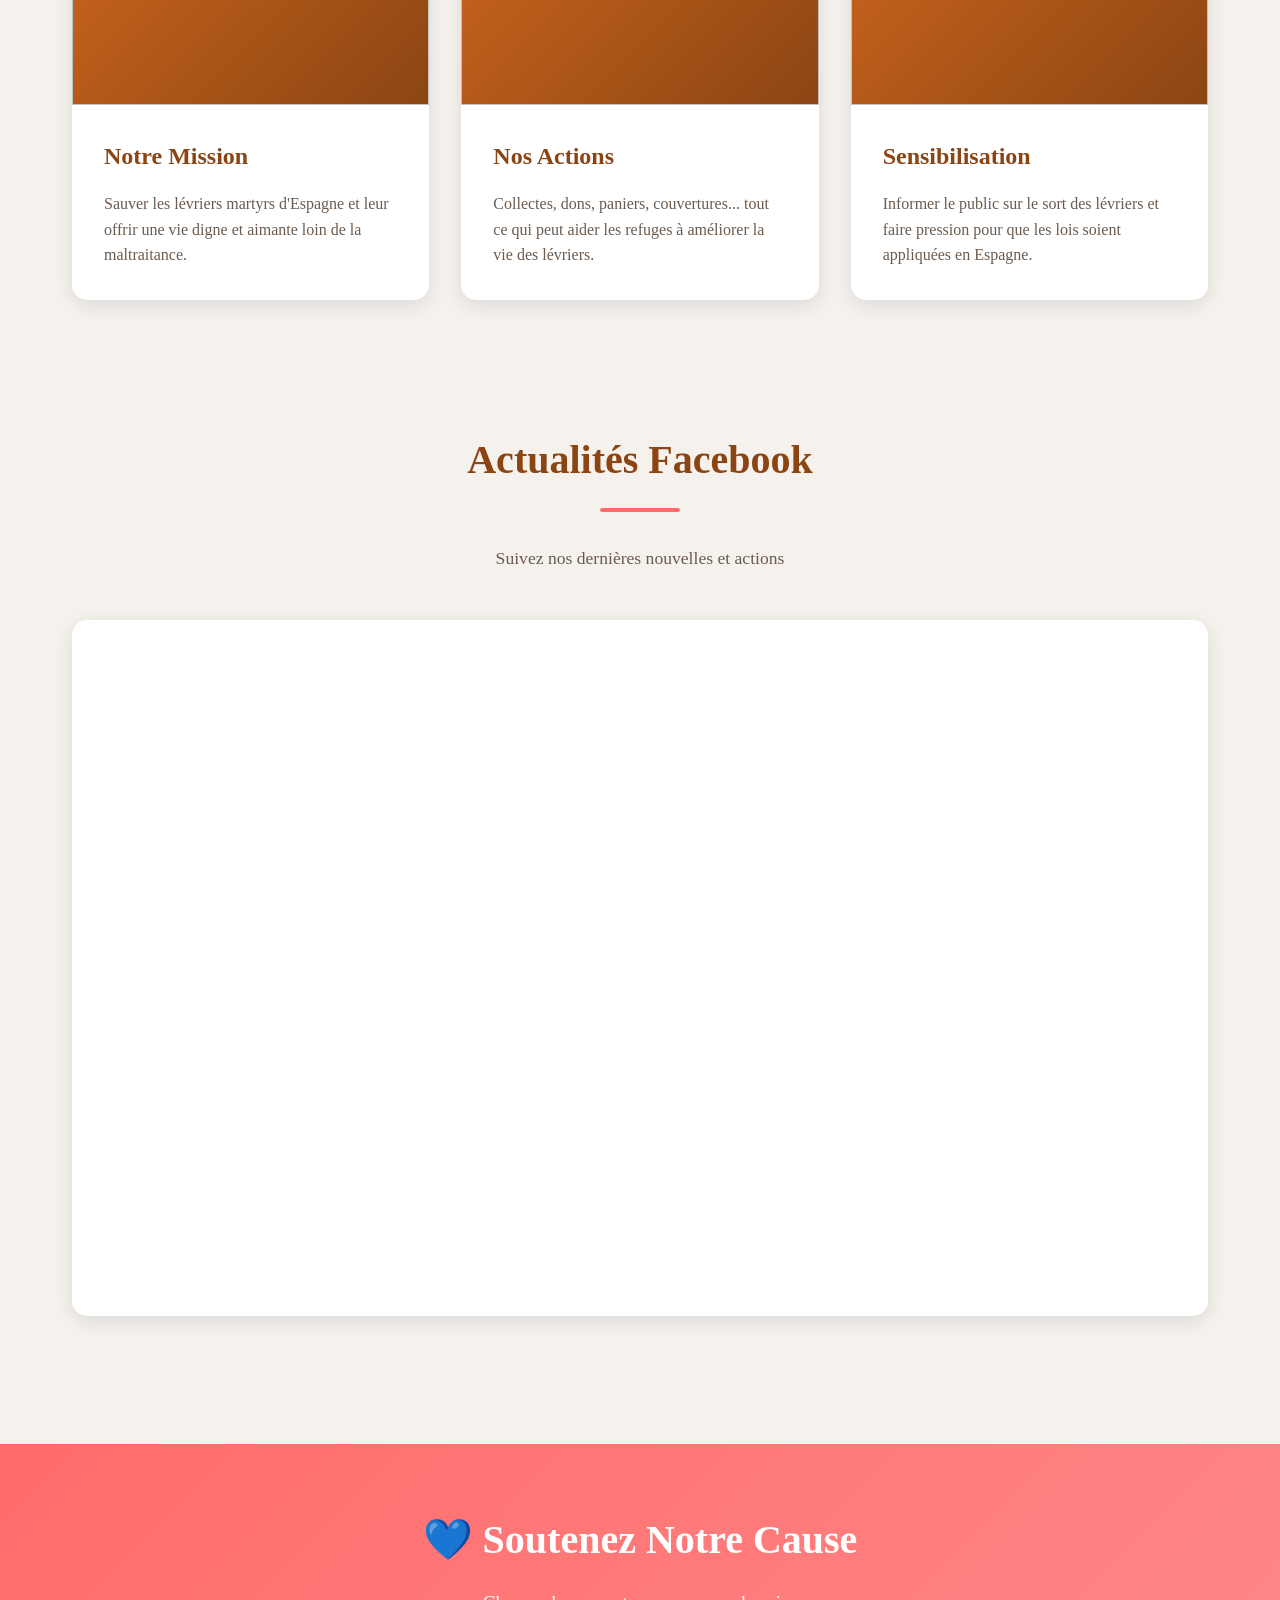
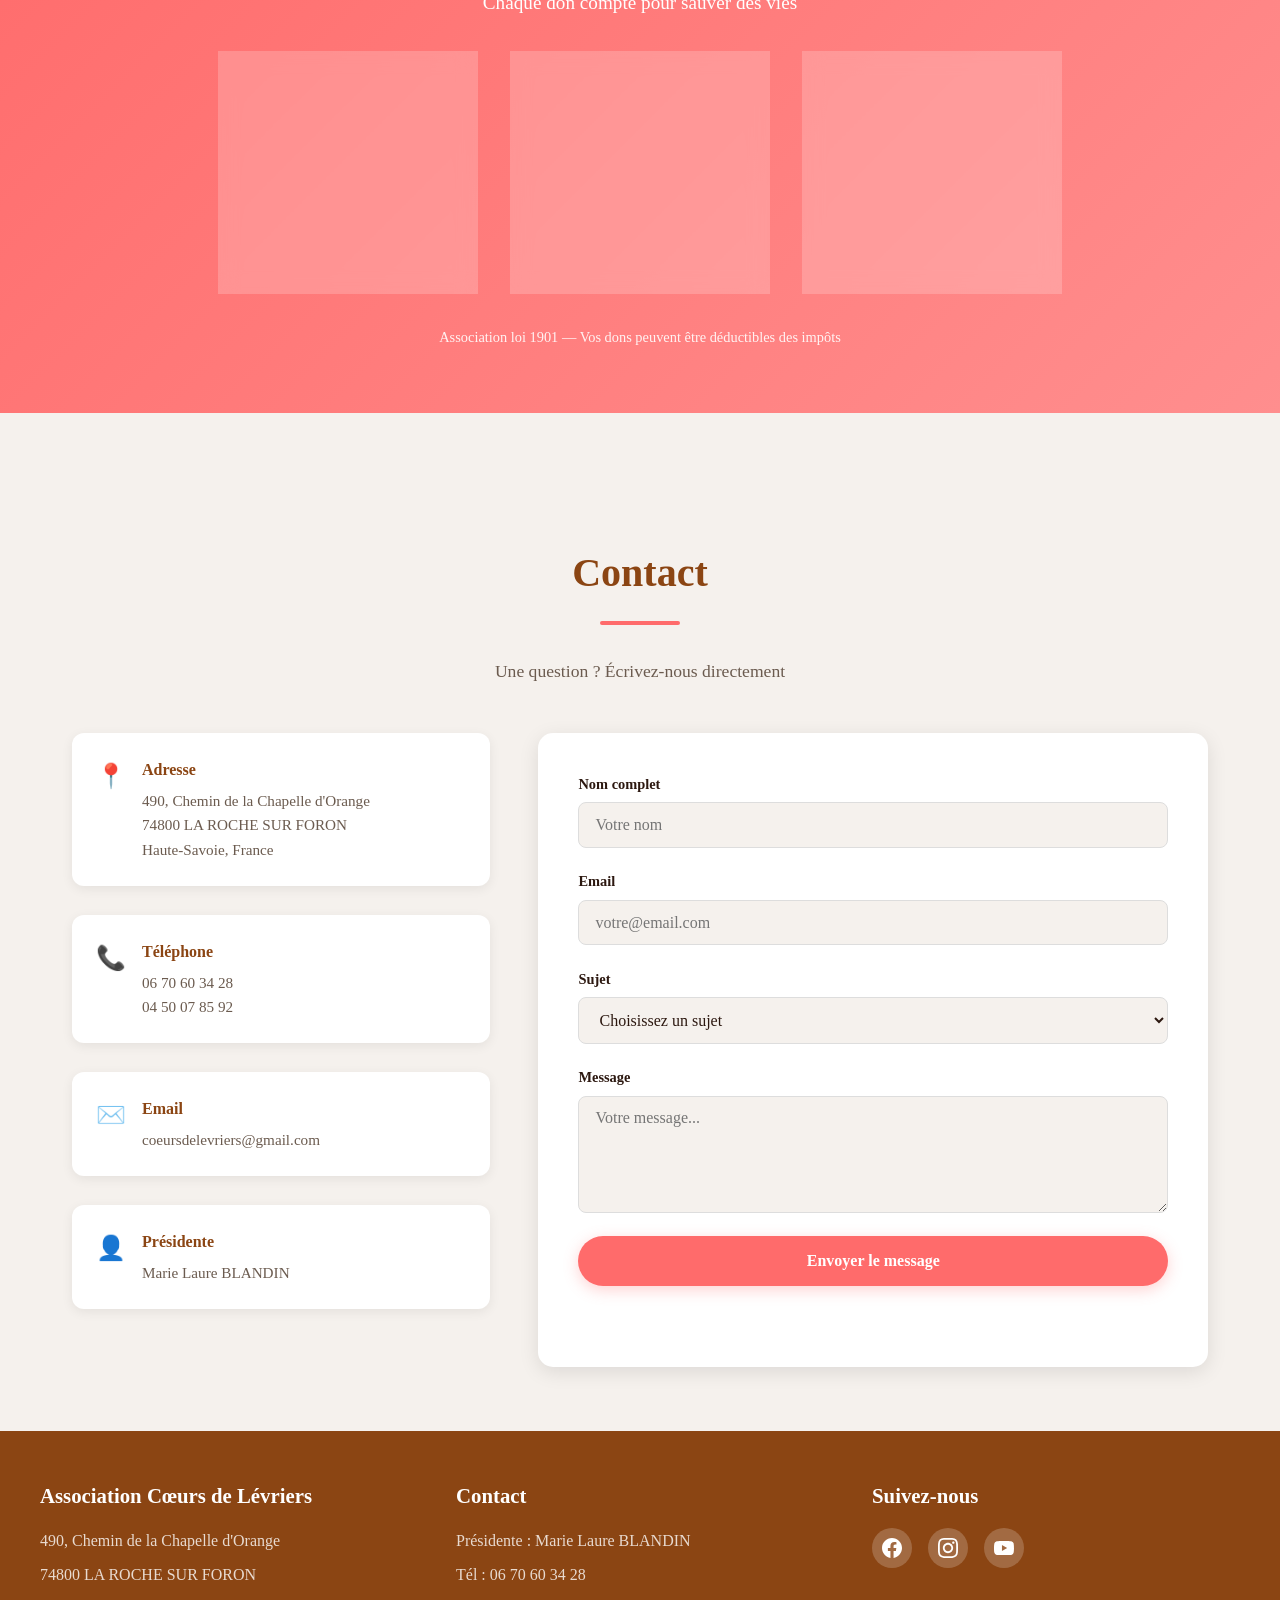
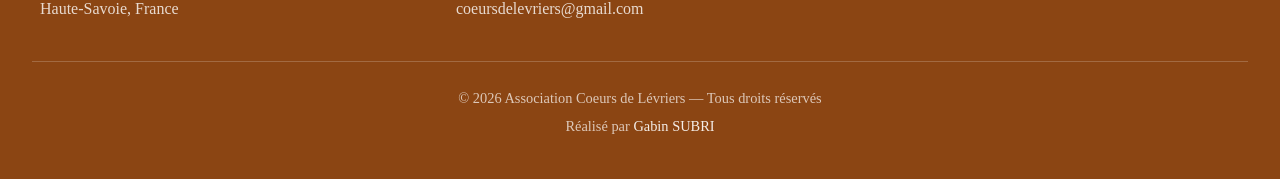
==== commit 104f1324: "delete numero fixe" ====
--- a/index.html
+++ b/index.html
@@ -325,7 +325,6 @@
           <h3>Contact</h3>
           <p>Présidente : Marie Laure BLANDIN</p>
           <p>Tél : 06 70 60 34 28</p>
-          <p>Tél : 04 50 07 85 92</p>
           <a href="mailto:coeursdelevriers@gmail.com"
             >coeursdelevriers@gmail.com</a
           >
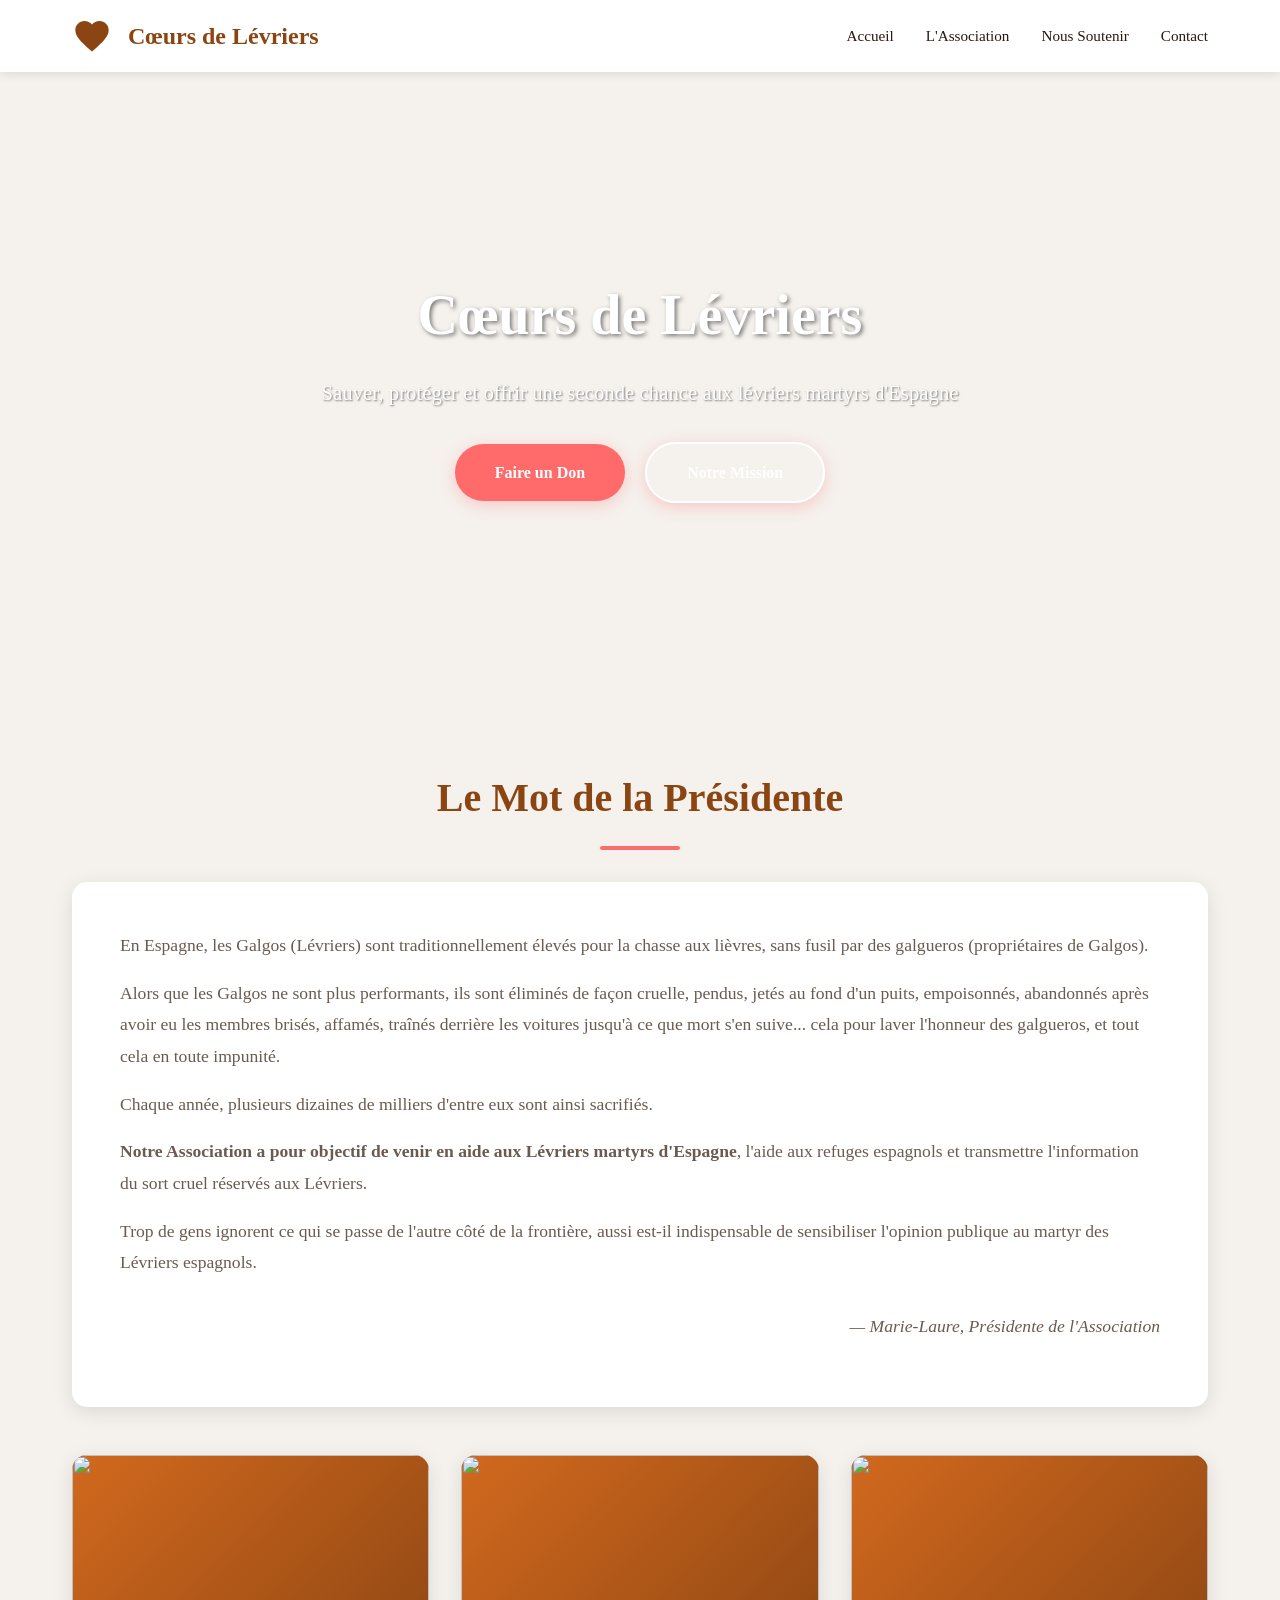
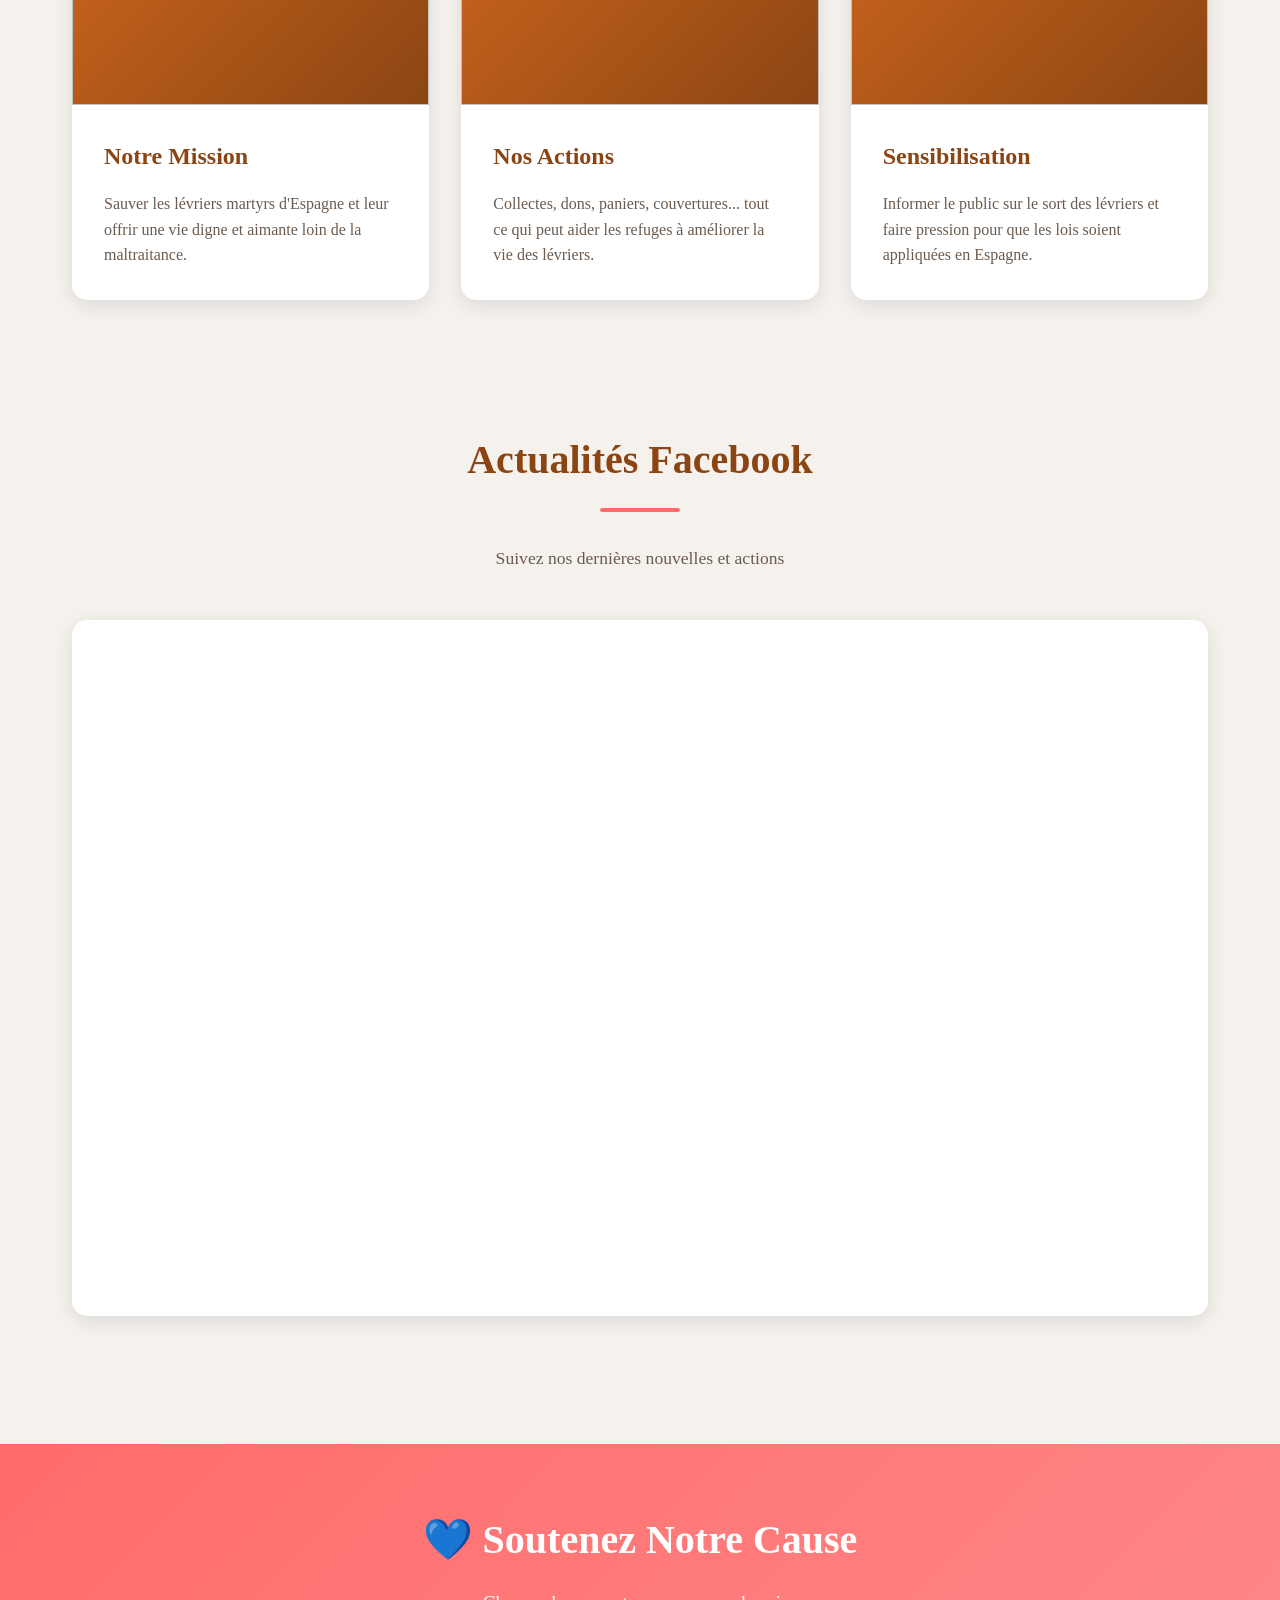
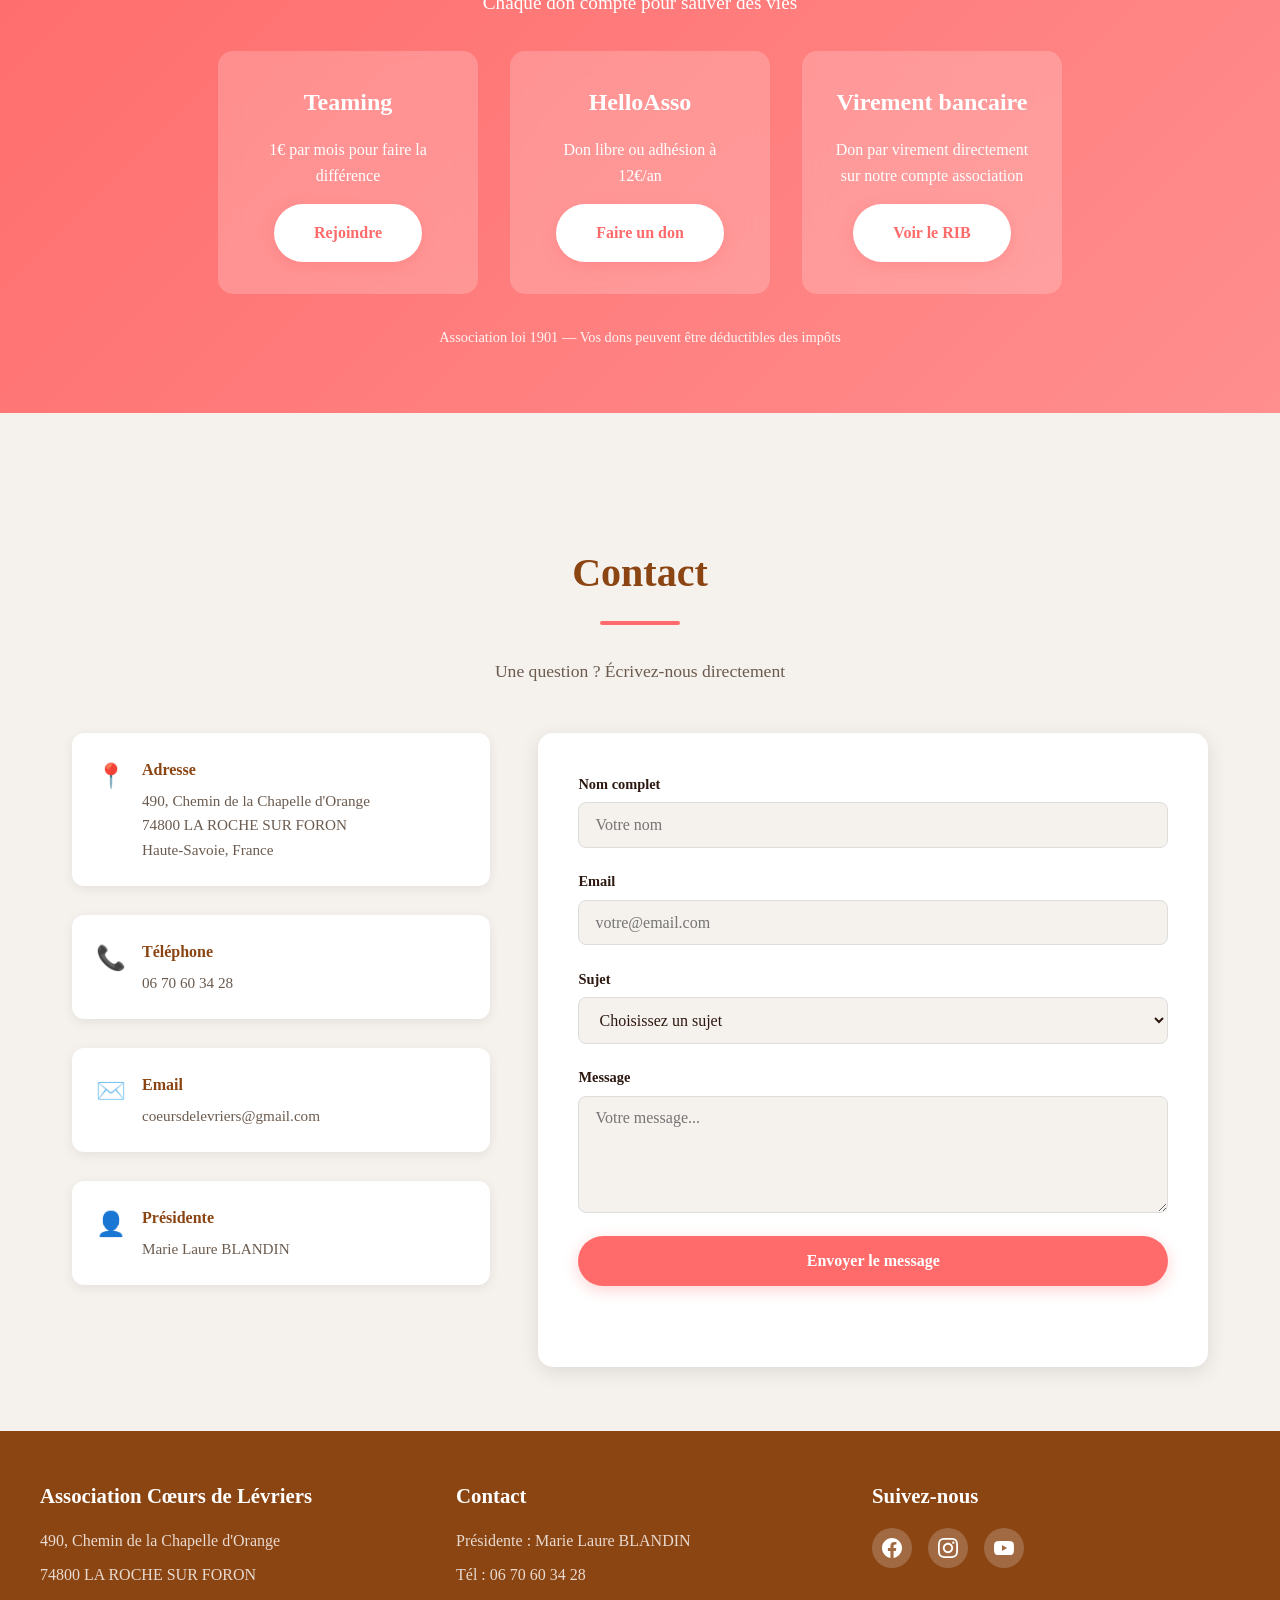
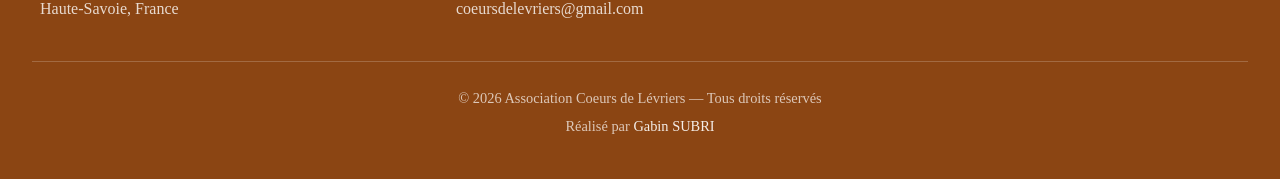
==== commit 22f970ca: "delete numero fixe 2/2" ====
--- a/index.html
+++ b/index.html
@@ -222,7 +222,6 @@
             <div>
               <h4>Téléphone</h4>
               <p><a href="tel:+33670603428">06 70 60 34 28</a></p>
-              <p><a href="tel:+33450078592">04 50 07 85 92</a></p>
             </div>
           </div>
           <div class="contact-info-block">
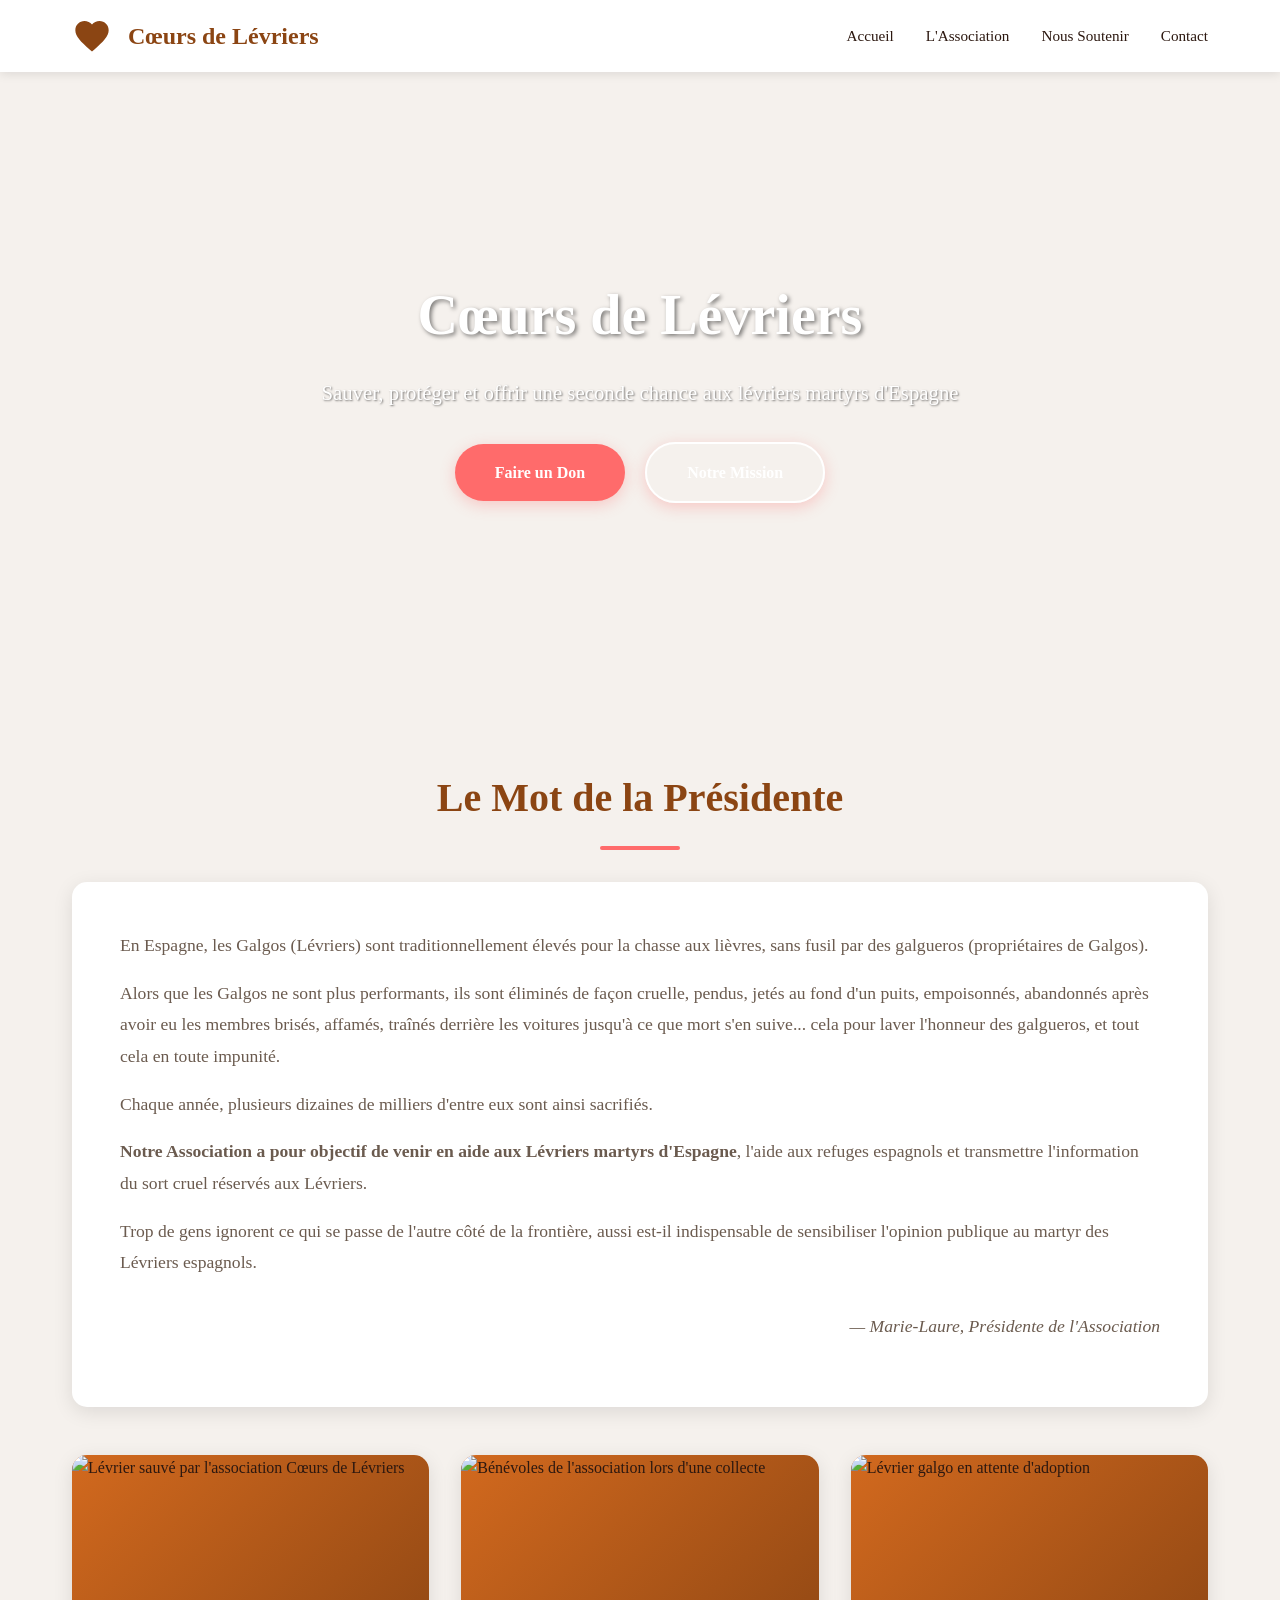
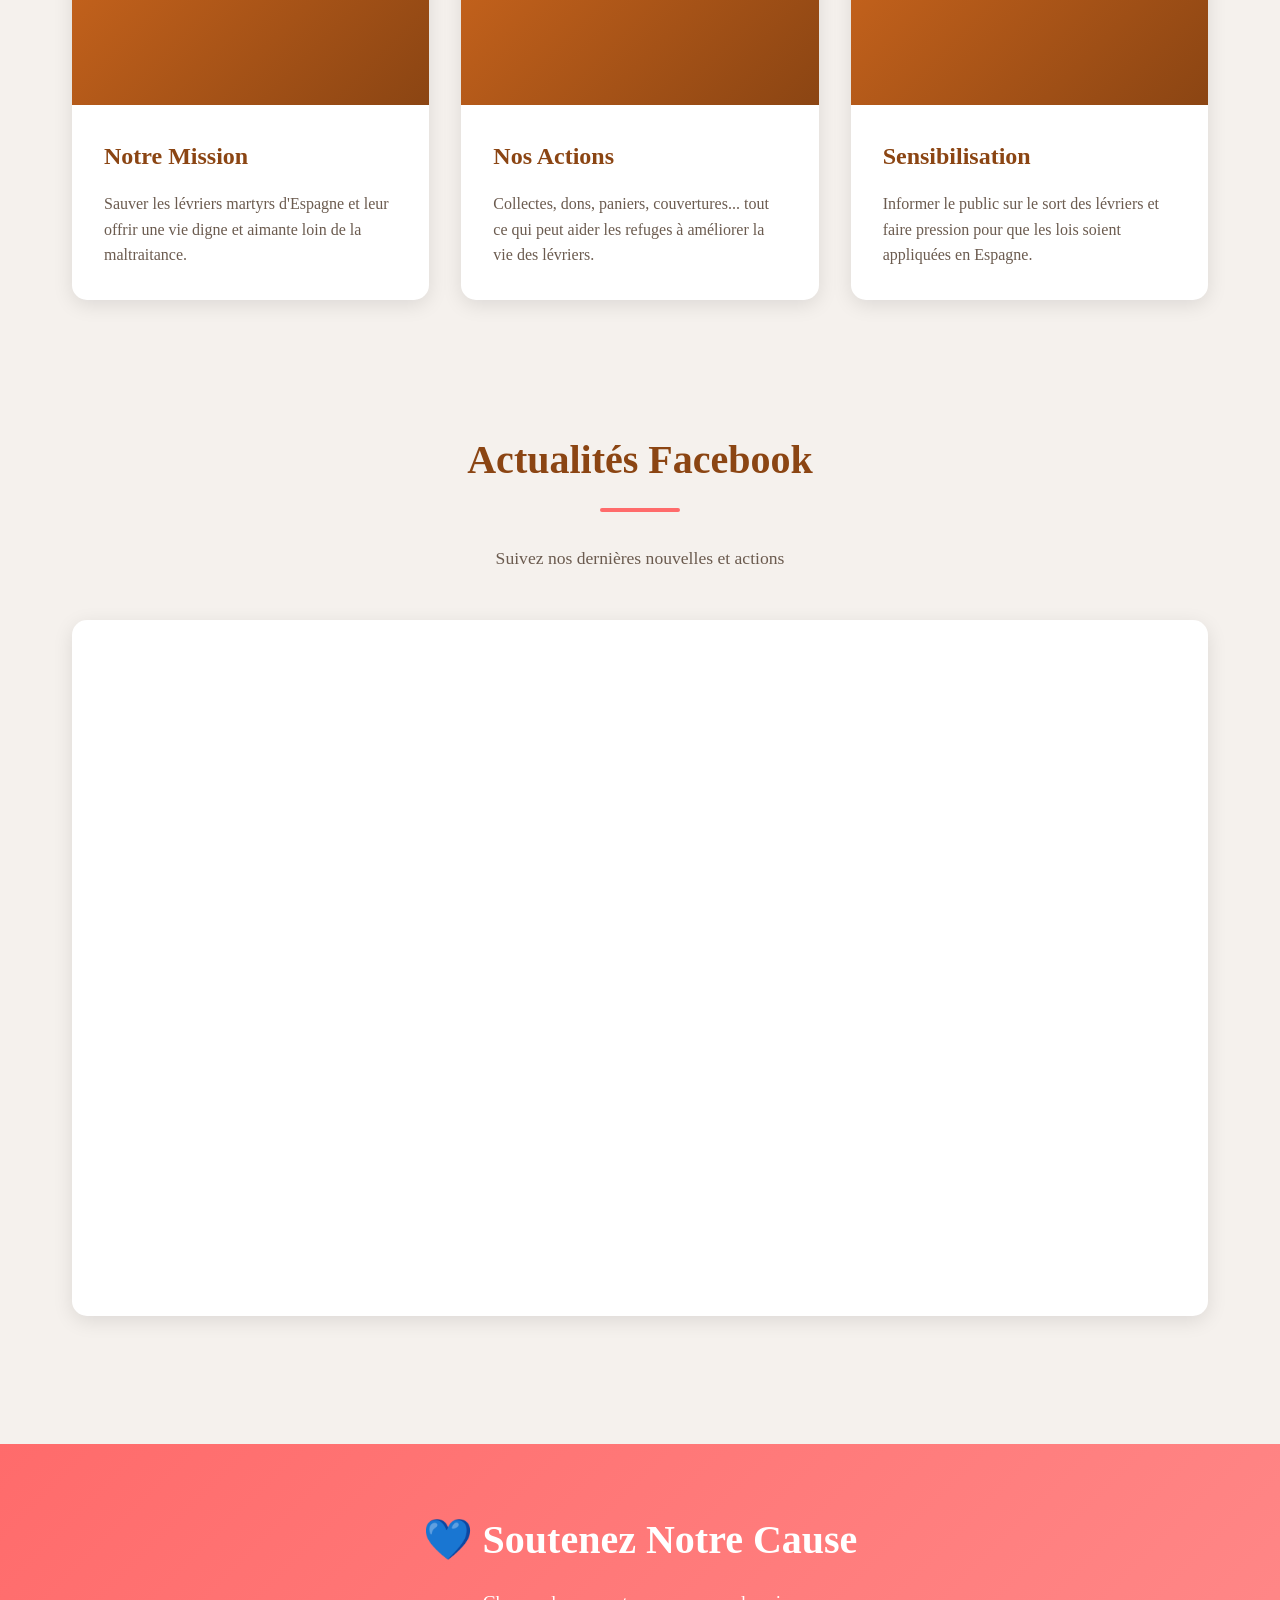
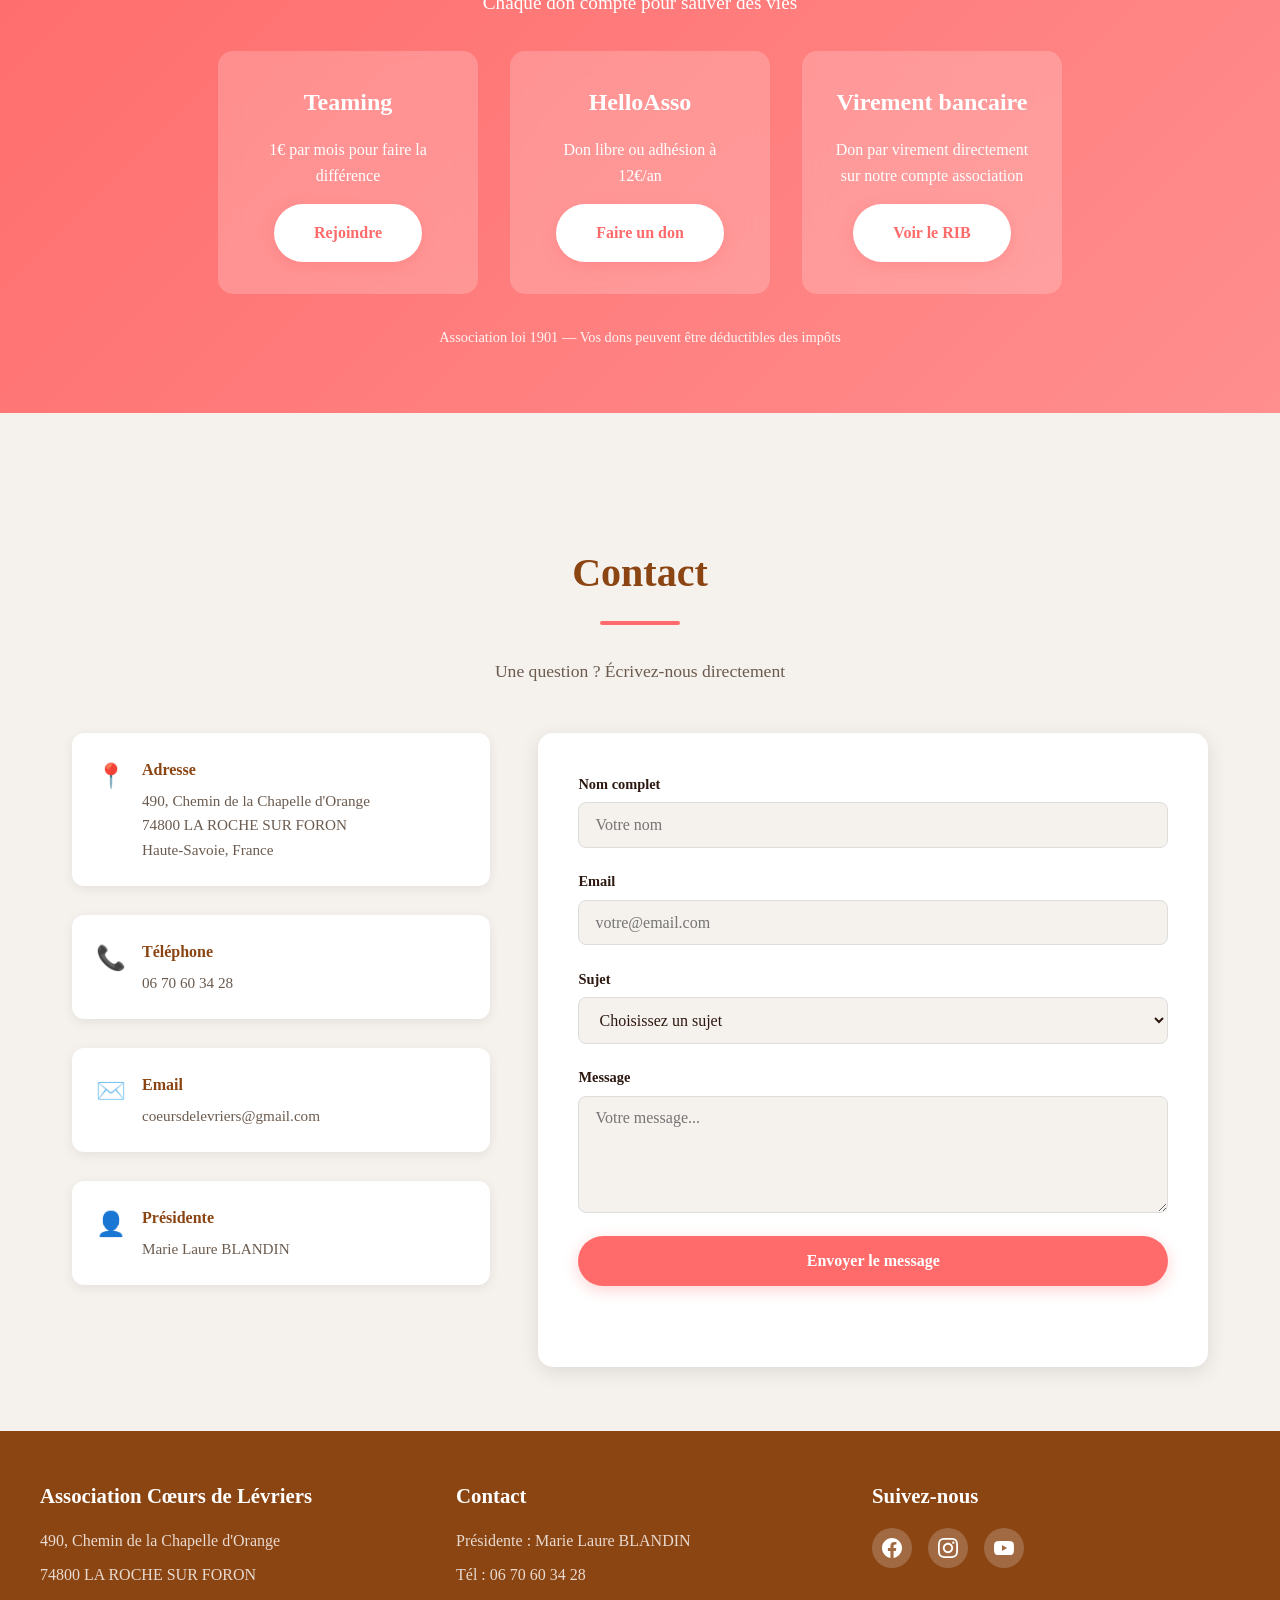
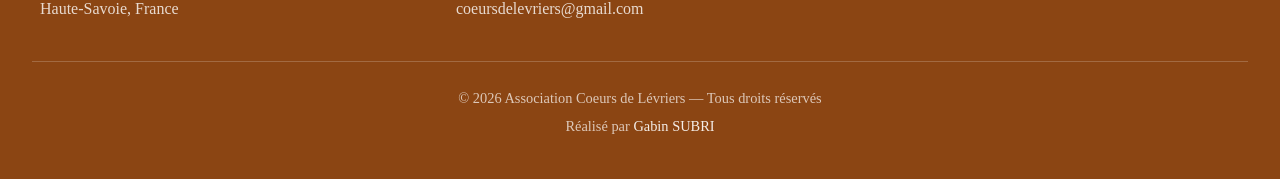
==== commit 269b7070: "fix seo" ====
--- a/index.html
+++ b/index.html
@@ -3,7 +3,65 @@
   <head>
     <meta charset="UTF-8" />
     <meta name="viewport" content="width=device-width, initial-scale=1.0" />
-    <title>Association Cœurs de Lévriers</title>
+
+    <!-- SEO de base -->
+    <title>
+      Cœurs de Lévriers — Association de protection des lévriers d'Espagne
+    </title>
+    <meta
+      name="description"
+      content="Association loi 1901 qui sauve et protège les lévriers martyrs d'Espagne (Galgos). Faites un don, adoptez ou devenez bénévole. Basée en Haute-Savoie, France."
+    />
+    <meta
+      name="keywords"
+      content="lévriers, galgos, association, protection animale, adoption, don, Espagne, Haute-Savoie"
+    />
+    <meta name="author" content="Association Cœurs de Lévriers" />
+    <link rel="canonical" href="https://coeursdelevriers.com/" />
+
+    <!-- Open Graph (Facebook, réseaux sociaux) -->
+    <meta property="og:type" content="website" />
+    <meta
+      property="og:title"
+      content="Cœurs de Lévriers — Sauvons les lévriers d'Espagne"
+    />
+    <meta
+      property="og:description"
+      content="Association loi 1901 qui sauve et protège les lévriers martyrs d'Espagne. Faites un don, adoptez ou devenez bénévole."
+    />
+    <meta property="og:url" content="https://coeursdelevriers.com/" />
+    <meta
+      property="og:image"
+      content="https://coeursdelevriers.com/img/london1.jpg"
+    />
+    <meta property="og:locale" content="fr_FR" />
+    <meta property="og:site_name" content="Cœurs de Lévriers" />
+
+    <!-- Données structurées JSON-LD (Google) -->
+    <script type="application/ld+json">
+      {
+        "@context": "https://schema.org",
+        "@type": "NGO",
+        "name": "Association Cœurs de Lévriers",
+        "description": "Association loi 1901 qui sauve et protège les lévriers martyrs d'Espagne (Galgos).",
+        "url": "https://coeursdelevriers.com",
+        "email": "coeursdelevriers@gmail.com",
+        "telephone": "+33670603428",
+        "address": {
+          "@type": "PostalAddress",
+          "streetAddress": "490, Chemin de la Chapelle d'Orange",
+          "addressLocality": "La Roche-sur-Foron",
+          "postalCode": "74800",
+          "addressCountry": "FR"
+        },
+        "sameAs": [
+          "https://www.facebook.com/profile.php?id=100064422502550",
+          "https://www.instagram.com/coeursdelevriersmarie/",
+          "https://www.youtube.com/@coeursdelevriers2678"
+        ]
+      }
+    </script>
+
     <link rel="stylesheet" href="style.css" />
   </head>
   <body>
@@ -83,7 +141,10 @@
       <div class="grid">
         <div class="card">
           <div class="card-image">
-            <img src="/img/chien.jpg" alt="" />
+            <img
+              src="/img/chien.jpg"
+              alt="Lévrier sauvé par l'association Cœurs de Lévriers"
+            />
           </div>
           <div class="card-content">
             <h3 class="card-title">Notre Mission</h3>
@@ -95,7 +156,12 @@
         </div>
 
         <div class="card">
-          <div class="card-image"><img src="/img/asso.jpg" alt="" /></div>
+          <div class="card-image">
+            <img
+              src="/img/asso.jpg"
+              alt="Bénévoles de l'association lors d'une collecte"
+            />
+          </div>
           <div class="card-content">
             <h3 class="card-title">Nos Actions</h3>
             <p class="card-text">
@@ -107,7 +173,10 @@
 
         <div class="card">
           <div class="card-image">
-            <img src="/img/london6.jpg" alt="" />
+            <img
+              src="/img/london6.jpg"
+              alt="Lévrier galgo en attente d'adoption"
+            />
           </div>
           <div class="card-content">
             <h3 class="card-title">Sensibilisation</h3>
